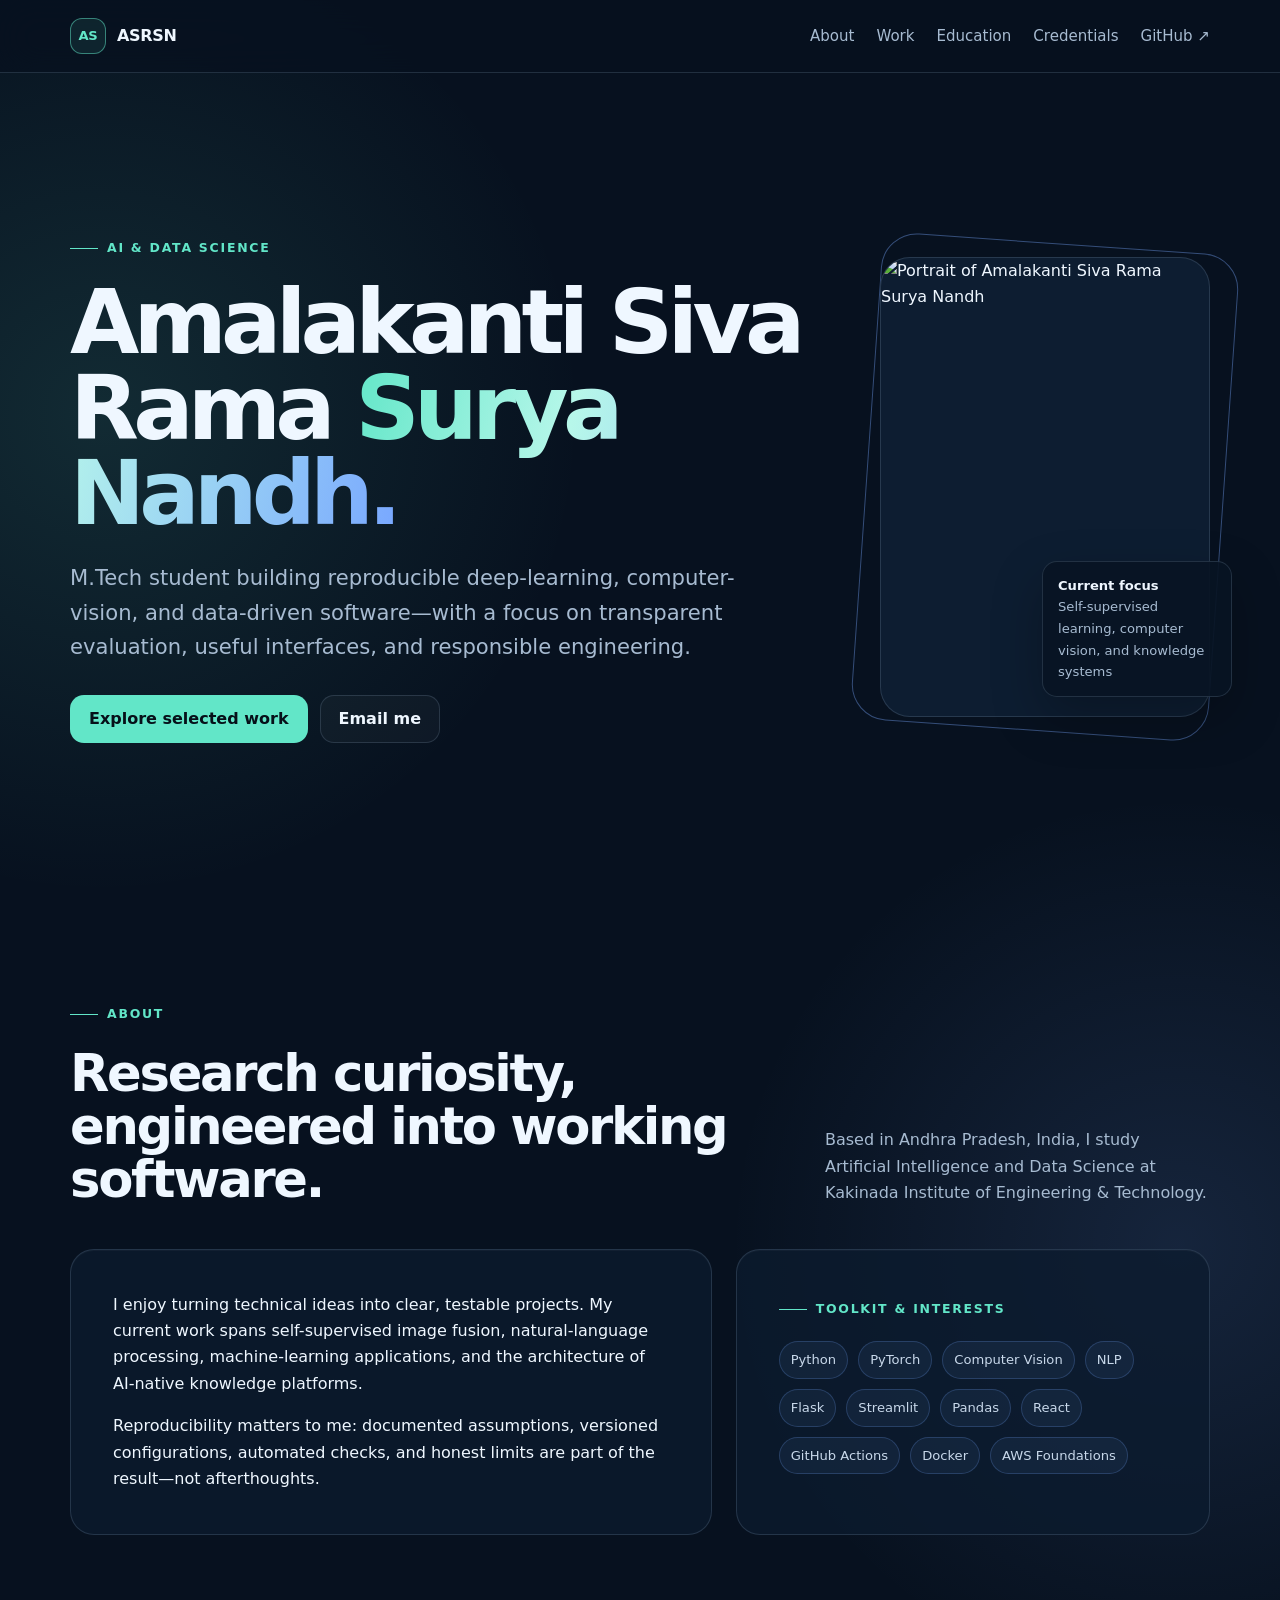
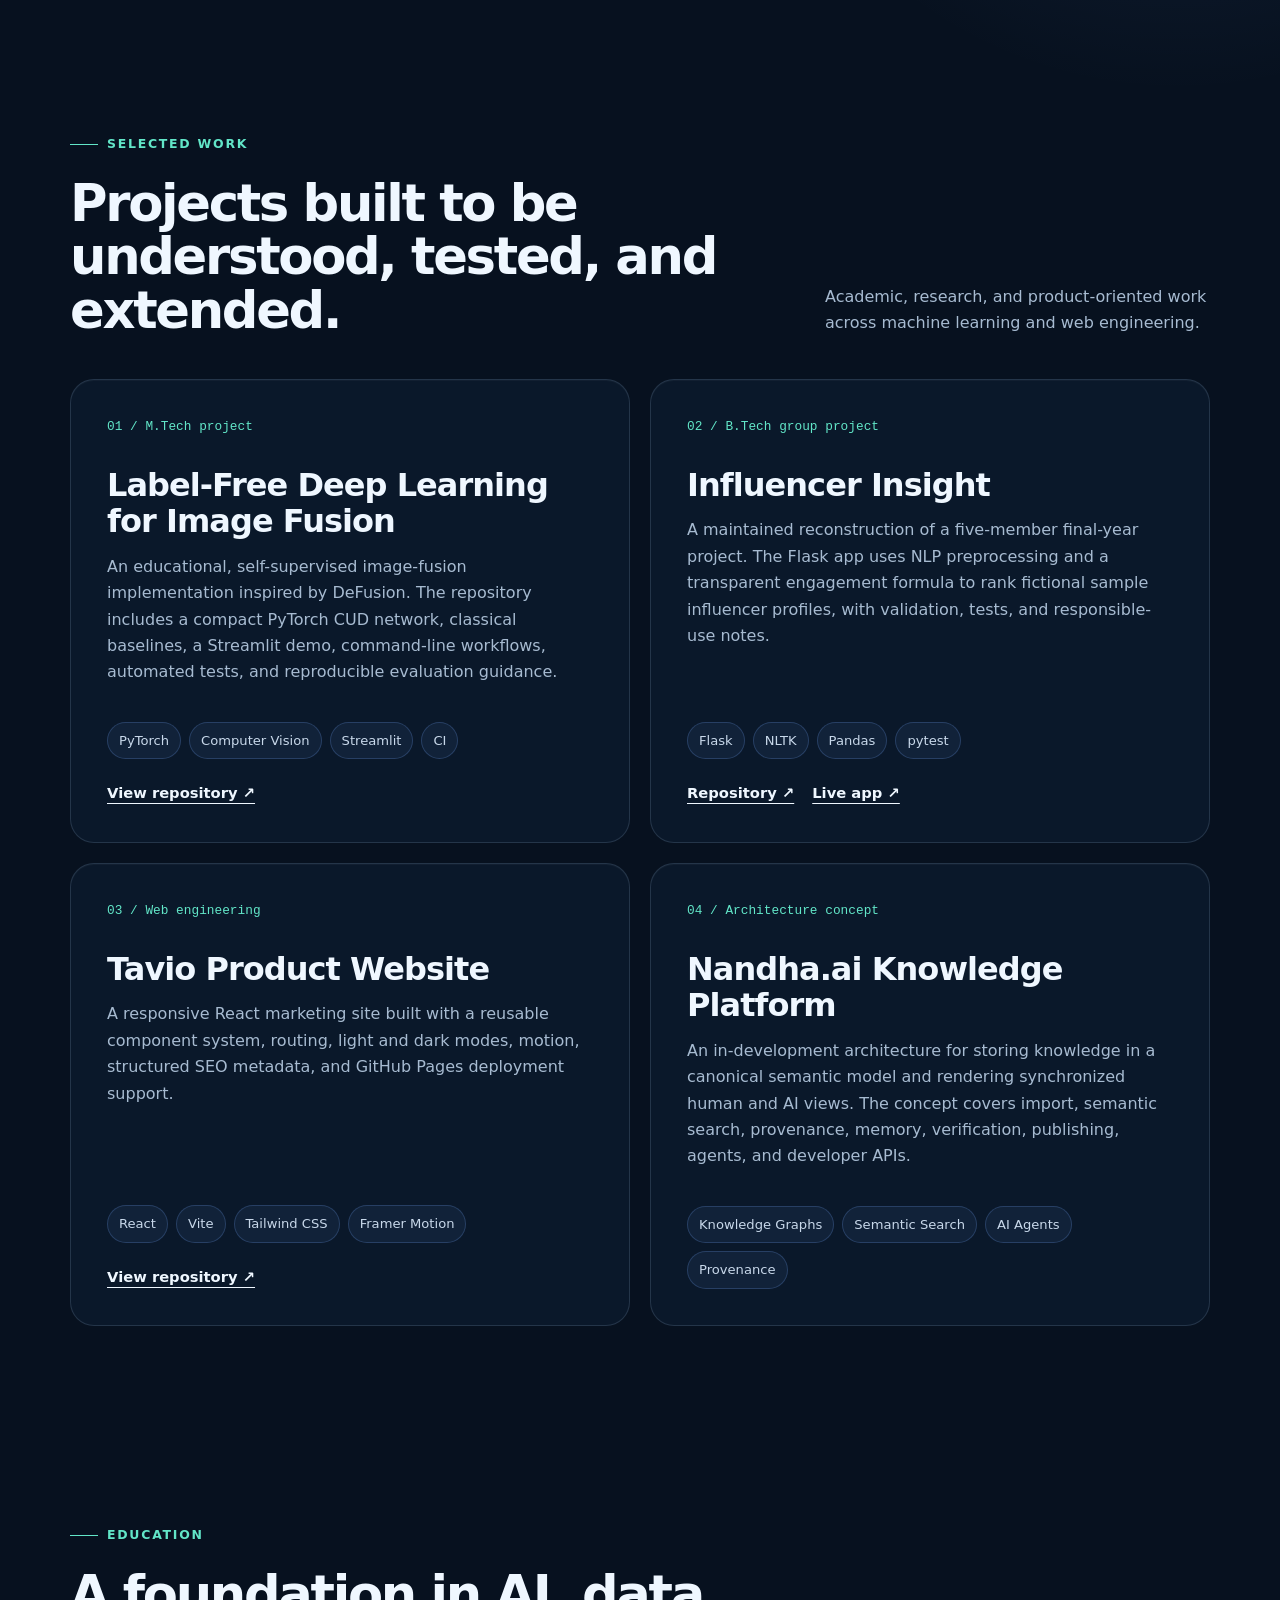
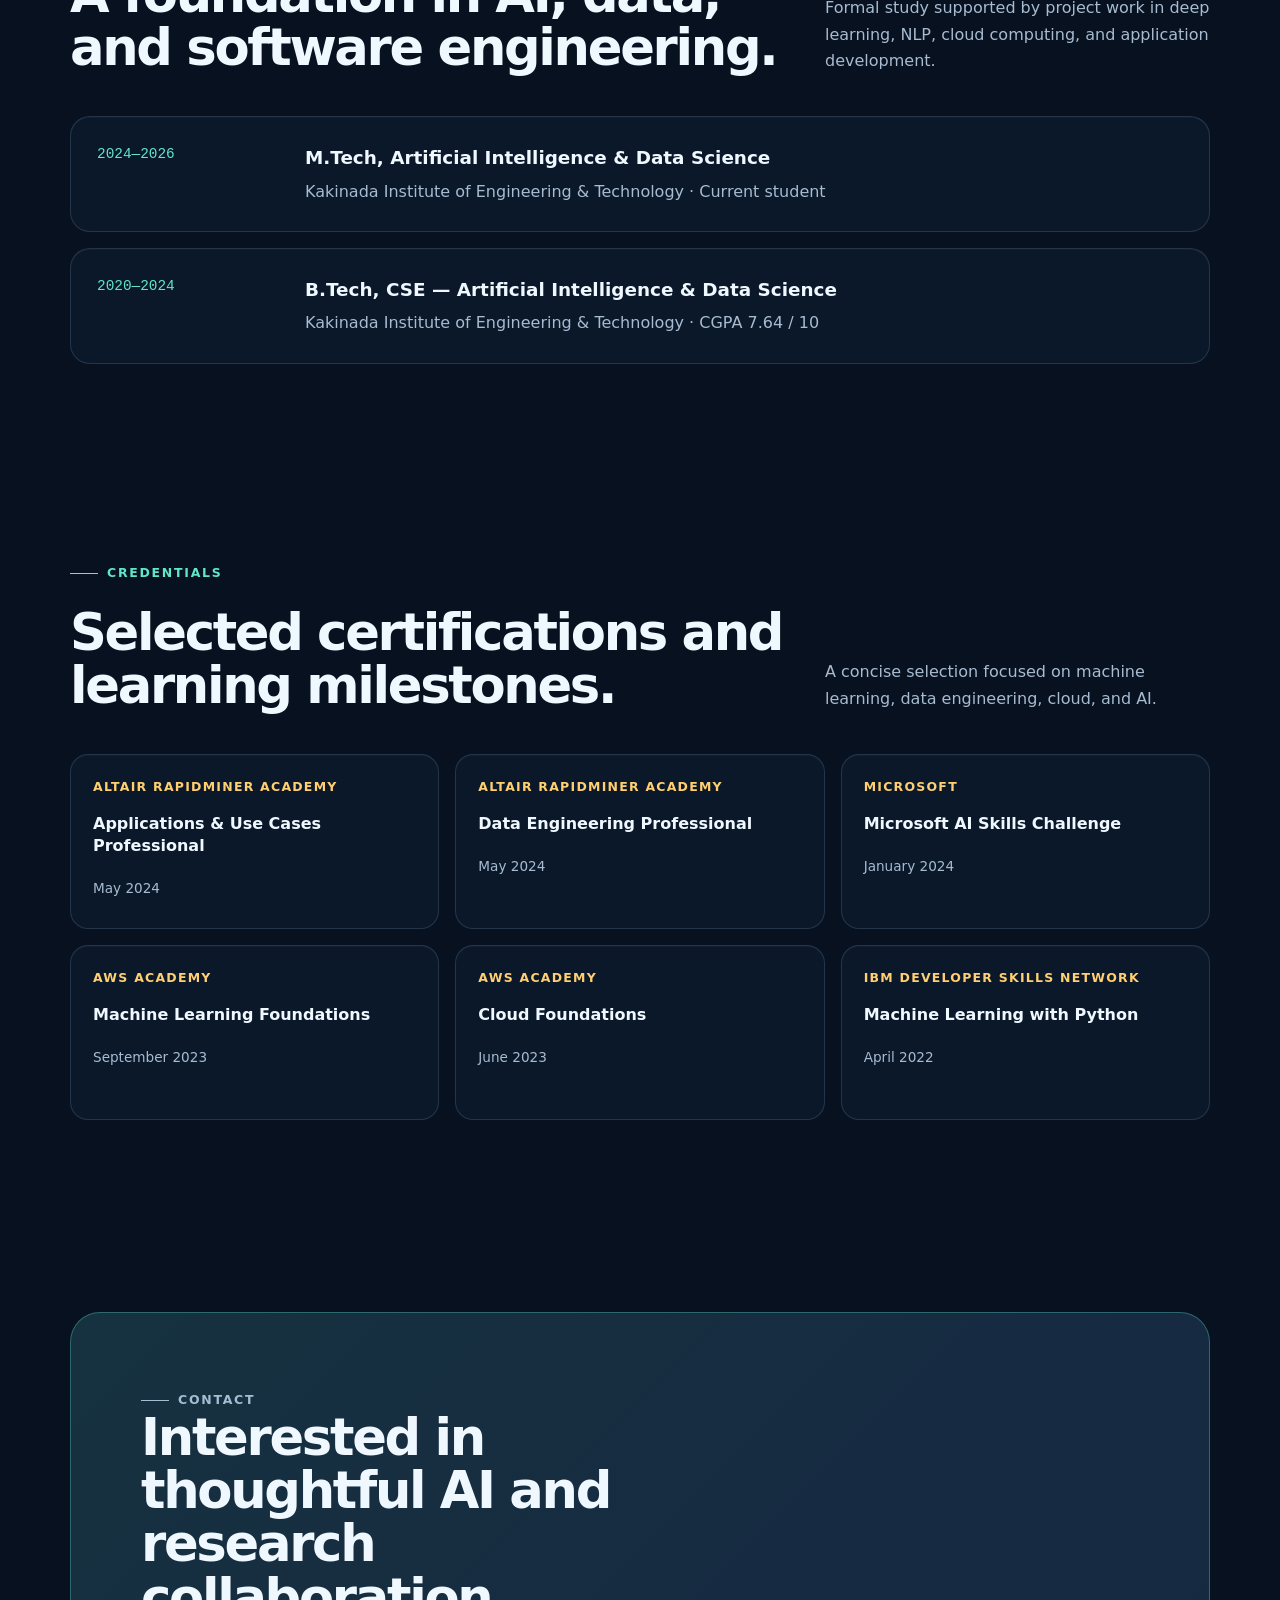
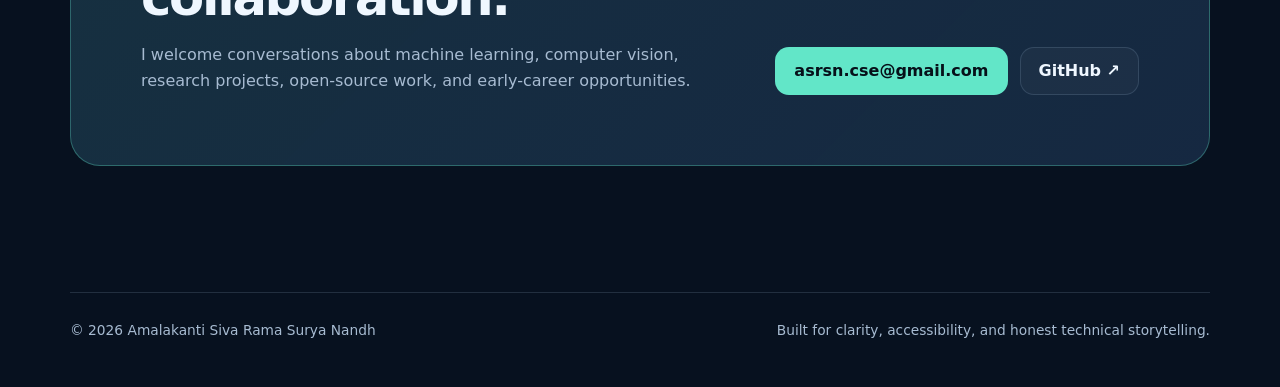
==== index.html @ 7f9fc3f2 "Add verified personal portfolio website" ====
<!doctype html>
<html lang="en">
  <head>
    <meta charset="UTF-8" />
    <meta name="viewport" content="width=device-width, initial-scale=1.0" />
    <meta name="theme-color" content="#07111f" />
    <meta
      name="description"
      content="Portfolio of Amalakanti Siva Rama Surya Nandh, an M.Tech Artificial Intelligence and Data Science student building reproducible machine-learning and software projects."
    />
    <meta property="og:title" content="Amalakanti Siva Rama Surya Nandh | AI & Data Science" />
    <meta
      property="og:description"
      content="Research-minded AI and data science student building transparent, testable machine-learning systems."
    />
    <meta property="og:type" content="website" />
    <meta property="og:url" content="https://asrsn.me/" />
    <meta property="og:image" content="https://avatars.githubusercontent.com/u/259166328?v=4" />
    <link rel="canonical" href="https://asrsn.me/" />
    <link rel="icon" href="https://github.githubassets.com/favicons/favicon.svg" />
    <title>Amalakanti Siva Rama Surya Nandh | AI & Data Science</title>

    <style>
      :root {
        color-scheme: dark;
        --bg: #07111f;
        --surface: rgba(12, 27, 47, 0.78);
        --surface-strong: #0d1d31;
        --line: rgba(153, 180, 211, 0.18);
        --text: #eff7ff;
        --muted: #a7bbd1;
        --accent: #62e6c8;
        --accent-2: #78a7ff;
        --warm: #ffcf70;
        --max: 1140px;
        --radius: 24px;
      }

      * {
        box-sizing: border-box;
      }

      html {
        scroll-behavior: smooth;
      }

      body {
        margin: 0;
        min-width: 320px;
        background:
          radial-gradient(circle at 8% 8%, rgba(98, 230, 200, 0.12), transparent 30rem),
          radial-gradient(circle at 92% 24%, rgba(120, 167, 255, 0.13), transparent 28rem),
          var(--bg);
        color: var(--text);
        font-family:
          Inter, ui-sans-serif, system-ui, -apple-system, BlinkMacSystemFont, "Segoe UI", sans-serif;
        line-height: 1.65;
      }

      a {
        color: inherit;
      }

      img {
        display: block;
        max-width: 100%;
      }

      .skip-link {
        position: fixed;
        top: 12px;
        left: 12px;
        z-index: 100;
        padding: 10px 14px;
        border-radius: 10px;
        background: var(--accent);
        color: #061019;
        transform: translateY(-160%);
      }

      .skip-link:focus {
        transform: translateY(0);
      }

      .shell {
        width: min(calc(100% - 36px), var(--max));
        margin: 0 auto;
      }

      .site-header {
        position: sticky;
        top: 0;
        z-index: 20;
        border-bottom: 1px solid var(--line);
        background: rgba(7, 17, 31, 0.78);
        backdrop-filter: blur(18px);
      }

      .nav {
        display: flex;
        align-items: center;
        justify-content: space-between;
        min-height: 72px;
        gap: 24px;
      }

      .brand {
        display: inline-flex;
        align-items: center;
        gap: 11px;
        text-decoration: none;
        font-weight: 800;
        letter-spacing: -0.02em;
      }

      .brand-mark {
        display: grid;
        width: 36px;
        height: 36px;
        place-items: center;
        border: 1px solid rgba(98, 230, 200, 0.5);
        border-radius: 12px;
        background: rgba(98, 230, 200, 0.09);
        color: var(--accent);
        font-size: 0.82rem;
      }

      .nav-links {
        display: flex;
        align-items: center;
        gap: 22px;
        color: var(--muted);
        font-size: 0.94rem;
      }

      .nav-links a {
        text-decoration: none;
      }

      .nav-links a:hover,
      .nav-links a:focus-visible {
        color: var(--text);
      }

      main {
        overflow: hidden;
      }

      .hero {
        display: grid;
        grid-template-columns: minmax(0, 1.45fr) minmax(250px, 0.55fr);
        align-items: center;
        gap: clamp(42px, 8vw, 100px);
        min-height: calc(100vh - 72px);
        padding: 86px 0;
      }

      .eyebrow {
        display: inline-flex;
        align-items: center;
        gap: 9px;
        margin: 0 0 22px;
        color: var(--accent);
        font-size: 0.78rem;
        font-weight: 800;
        letter-spacing: 0.14em;
        text-transform: uppercase;
      }

      .eyebrow::before {
        width: 28px;
        height: 1px;
        background: currentColor;
        content: "";
      }

      h1,
      h2,
      h3,
      p {
        margin-top: 0;
      }

      h1 {
        max-width: 850px;
        margin-bottom: 25px;
        font-size: clamp(3rem, 7vw, 6.8rem);
        line-height: 0.95;
        letter-spacing: -0.065em;
      }

      .gradient-text {
        background: linear-gradient(105deg, var(--accent), #b7f7ea 38%, var(--accent-2));
        -webkit-background-clip: text;
        background-clip: text;
        color: transparent;
      }

      .hero-copy {
        max-width: 700px;
        margin-bottom: 30px;
        color: var(--muted);
        font-size: clamp(1.08rem, 2vw, 1.32rem);
      }

      .actions {
        display: flex;
        flex-wrap: wrap;
        gap: 12px;
      }

      .button {
        display: inline-flex;
        align-items: center;
        justify-content: center;
        min-height: 48px;
        padding: 0 18px;
        border: 1px solid var(--line);
        border-radius: 14px;
        background: rgba(255, 255, 255, 0.03);
        text-decoration: none;
        font-weight: 750;
      }

      .button:hover,
      .button:focus-visible {
        border-color: rgba(98, 230, 200, 0.6);
        transform: translateY(-2px);
      }

      .button.primary {
        border-color: transparent;
        background: var(--accent);
        color: #061019;
      }

      .portrait-wrap {
        position: relative;
        max-width: 330px;
        justify-self: end;
      }

      .portrait-wrap::before {
        position: absolute;
        inset: -14px;
        z-index: -1;
        border: 1px solid rgba(120, 167, 255, 0.4);
        border-radius: 36px;
        content: "";
        transform: rotate(4deg);
      }

      .portrait {
        width: 100%;
        aspect-ratio: 1;
        border: 1px solid var(--line);
        border-radius: 30px;
        background: var(--surface-strong);
        object-fit: cover;
      }

      .status {
        position: absolute;
        right: -22px;
        bottom: 20px;
        max-width: 190px;
        padding: 13px 15px;
        border: 1px solid var(--line);
        border-radius: 15px;
        background: rgba(8, 20, 35, 0.92);
        box-shadow: 0 20px 50px rgba(0, 0, 0, 0.25);
        color: var(--muted);
        font-size: 0.82rem;
      }

      .status strong {
        display: block;
        color: var(--text);
      }

      section {
        padding: 96px 0;
      }

      .section-heading {
        display: grid;
        grid-template-columns: minmax(0, 0.65fr) minmax(260px, 0.35fr);
        gap: 40px;
        align-items: end;
        margin-bottom: 42px;
      }

      h2 {
        margin-bottom: 0;
        font-size: clamp(2rem, 4vw, 3.7rem);
        line-height: 1.04;
        letter-spacing: -0.045em;
      }

      .section-intro {
        margin-bottom: 0;
        color: var(--muted);
      }

      .about-grid {
        display: grid;
        grid-template-columns: 1.15fr 0.85fr;
        gap: 24px;
      }

      .panel,
      .project-card,
      .credential,
      .timeline-item {
        border: 1px solid var(--line);
        background: var(--surface);
        box-shadow: inset 0 1px rgba(255, 255, 255, 0.03);
      }

      .panel {
        padding: clamp(24px, 4vw, 42px);
        border-radius: var(--radius);
      }

      .panel p:last-child {
        margin-bottom: 0;
      }

      .focus-list {
        display: flex;
        flex-wrap: wrap;
        gap: 10px;
        margin: 0;
        padding: 0;
        list-style: none;
      }

      .focus-list li,
      .tag {
        padding: 7px 11px;
        border: 1px solid rgba(120, 167, 255, 0.22);
        border-radius: 999px;
        background: rgba(120, 167, 255, 0.07);
        color: #c8d8ea;
        font-size: 0.82rem;
      }

      .project-grid {
        display: grid;
        grid-template-columns: repeat(2, minmax(0, 1fr));
        gap: 20px;
      }

      .project-card {
        display: flex;
        min-height: 390px;
        flex-direction: column;
        padding: clamp(24px, 4vw, 36px);
        border-radius: var(--radius);
        transition: border-color 180ms ease, transform 180ms ease;
      }

      .project-card:hover {
        border-color: rgba(98, 230, 200, 0.38);
        transform: translateY(-4px);
      }

      .project-number {
        color: var(--accent);
        font-family: ui-monospace, SFMono-Regular, Menlo, Consolas, monospace;
        font-size: 0.8rem;
      }

      .project-card h3 {
        margin: 30px 0 14px;
        font-size: clamp(1.35rem, 2.5vw, 2rem);
        line-height: 1.14;
        letter-spacing: -0.03em;
      }

      .project-card p {
        color: var(--muted);
      }

      .tags {
        display: flex;
        flex-wrap: wrap;
        gap: 8px;
        margin-top: auto;
        padding-top: 20px;
      }

      .project-links {
        display: flex;
        gap: 18px;
        margin-top: 22px;
      }

      .text-link {
        color: var(--text);
        font-size: 0.92rem;
        font-weight: 750;
        text-underline-offset: 5px;
      }

      .text-link:hover,
      .text-link:focus-visible {
        color: var(--accent);
      }

      .timeline {
        display: grid;
        gap: 16px;
      }

      .timeline-item {
        display: grid;
        grid-template-columns: 180px 1fr;
        gap: 28px;
        padding: 26px;
        border-radius: 20px;
      }

      .timeline-date {
        color: var(--accent);
        font-family: ui-monospace, SFMono-Regular, Menlo, Consolas, monospace;
        font-size: 0.9rem;
      }

      .timeline-item h3 {
        margin-bottom: 5px;
        font-size: 1.15rem;
      }

      .timeline-item p {
        margin-bottom: 0;
        color: var(--muted);
      }

      .credential-grid {
        display: grid;
        grid-template-columns: repeat(3, minmax(0, 1fr));
        gap: 16px;
      }

      .credential {
        min-height: 175px;
        padding: 22px;
        border-radius: 18px;
      }

      .credential .issuer {
        margin-bottom: 15px;
        color: var(--warm);
        font-size: 0.78rem;
        font-weight: 800;
        letter-spacing: 0.1em;
        text-transform: uppercase;
      }

      .credential h3 {
        margin-bottom: 18px;
        font-size: 1rem;
        line-height: 1.38;
      }

      .credential time {
        color: var(--muted);
        font-size: 0.85rem;
      }

      .contact-card {
        display: grid;
        grid-template-columns: 1fr auto;
        align-items: end;
        gap: 40px;
        padding: clamp(30px, 6vw, 70px);
        border: 1px solid rgba(98, 230, 200, 0.32);
        border-radius: 30px;
        background:
          linear-gradient(135deg, rgba(98, 230, 200, 0.1), rgba(120, 167, 255, 0.08)),
          var(--surface-strong);
      }

      .contact-card h2 {
        max-width: 700px;
        margin-bottom: 18px;
      }

      .contact-card p {
        max-width: 660px;
        margin-bottom: 0;
        color: var(--muted);
      }

      footer {
        padding: 30px 0 46px;
        color: var(--muted);
        font-size: 0.86rem;
      }

      .footer-row {
        display: flex;
        justify-content: space-between;
        gap: 24px;
        border-top: 1px solid var(--line);
        padding-top: 26px;
      }

      :focus-visible {
        outline: 3px solid rgba(98, 230, 200, 0.55);
        outline-offset: 4px;
      }

      @media (max-width: 860px) {
        .nav-links a:not(.nav-github) {
          display: none;
        }

        .hero,
        .section-heading,
        .about-grid,
        .contact-card {
          grid-template-columns: 1fr;
        }

        .hero {
          min-height: auto;
        }

        .portrait-wrap {
          width: min(78vw, 330px);
          justify-self: start;
        }

        .project-grid {
          grid-template-columns: 1fr;
        }

        .credential-grid {
          grid-template-columns: repeat(2, minmax(0, 1fr));
        }

        .contact-card {
          align-items: start;
        }
      }

      @media (max-width: 580px) {
        .shell {
          width: min(calc(100% - 24px), var(--max));
        }

        h1 {
          font-size: clamp(2.75rem, 15vw, 4.4rem);
        }

        section {
          padding: 70px 0;
        }

        .status {
          right: -5px;
          bottom: -25px;
        }

        .timeline-item,
        .credential-grid {
          grid-template-columns: 1fr;
        }

        .timeline-item {
          gap: 8px;
        }

        .footer-row {
          flex-direction: column;
        }
      }

      @media (prefers-reduced-motion: reduce) {
        html {
          scroll-behavior: auto;
        }

        *,
        *::before,
        *::after {
          transition-duration: 0.01ms !important;
          animation-duration: 0.01ms !important;
          animation-iteration-count: 1 !important;
        }
      }
    </style>

    <script type="application/ld+json">
      {
        "@context": "https://schema.org",
        "@type": "Person",
        "name": "Amalakanti Siva Rama Surya Nandh",
        "url": "https://asrsn.me/",
        "image": "https://avatars.githubusercontent.com/u/259166328?v=4",
        "email": "mailto:asrsn.cse@gmail.com",
        "sameAs": ["https://github.com/AmalakantiSivaRamaSuryaNandh"],
        "knowsAbout": [
          "Artificial intelligence",
          "Data science",
          "Deep learning",
          "Computer vision",
          "Natural language processing",
          "Reproducible machine learning"
        ]
      }
    </script>
  </head>

  <body>
    <a class="skip-link" href="#main-content">Skip to content</a>

    <header class="site-header">
      <nav class="nav shell" aria-label="Primary navigation">
        <a class="brand" href="#top" aria-label="Go to the top of the page">
          <span class="brand-mark" aria-hidden="true">AS</span>
          <span>ASRSN</span>
        </a>
        <div class="nav-links">
          <a href="#about">About</a>
          <a href="#work">Work</a>
          <a href="#education">Education</a>
          <a href="#credentials">Credentials</a>
          <a class="nav-github" href="https://github.com/AmalakantiSivaRamaSuryaNandh">GitHub ↗</a>
        </div>
      </nav>
    </header>

    <main id="main-content">
      <div class="shell" id="top">
        <section class="hero" aria-labelledby="hero-title">
          <div>
            <p class="eyebrow">AI &amp; Data Science</p>
            <h1 id="hero-title">
              Amalakanti Siva Rama <span class="gradient-text">Surya Nandh.</span>
            </h1>
            <p class="hero-copy">
              M.Tech student building reproducible deep-learning, computer-vision, and data-driven
              software—with a focus on transparent evaluation, useful interfaces, and responsible
              engineering.
            </p>
            <div class="actions">
              <a class="button primary" href="#work">Explore selected work</a>
              <a class="button" href="mailto:asrsn.cse@gmail.com">Email me</a>
            </div>
          </div>

          <div class="portrait-wrap">
            <img
              class="portrait"
              src="https://avatars.githubusercontent.com/u/259166328?v=4"
              alt="Portrait of Amalakanti Siva Rama Surya Nandh"
              width="460"
              height="460"
            />
            <div class="status">
              <strong>Current focus</strong>
              Self-supervised learning, computer vision, and knowledge systems
            </div>
          </div>
        </section>
      </div>

      <section id="about" aria-labelledby="about-title">
        <div class="shell">
          <div class="section-heading">
            <div>
              <p class="eyebrow">About</p>
              <h2 id="about-title">Research curiosity, engineered into working software.</h2>
            </div>
            <p class="section-intro">
              Based in Andhra Pradesh, India, I study Artificial Intelligence and Data Science at
              Kakinada Institute of Engineering &amp; Technology.
            </p>
          </div>

          <div class="about-grid">
            <article class="panel">
              <p>
                I enjoy turning technical ideas into clear, testable projects. My current work spans
                self-supervised image fusion, natural-language processing, machine-learning
                applications, and the architecture of AI-native knowledge platforms.
              </p>
              <p>
                Reproducibility matters to me: documented assumptions, versioned configurations,
                automated checks, and honest limits are part of the result—not afterthoughts.
              </p>
            </article>

            <aside class="panel" aria-label="Technical focus">
              <p class="eyebrow">Toolkit &amp; interests</p>
              <ul class="focus-list">
                <li>Python</li>
                <li>PyTorch</li>
                <li>Computer Vision</li>
                <li>NLP</li>
                <li>Flask</li>
                <li>Streamlit</li>
                <li>Pandas</li>
                <li>React</li>
                <li>GitHub Actions</li>
                <li>Docker</li>
                <li>AWS Foundations</li>
              </ul>
            </aside>
          </div>
        </div>
      </section>

      <section id="work" aria-labelledby="work-title">
        <div class="shell">
          <div class="section-heading">
            <div>
              <p class="eyebrow">Selected work</p>
              <h2 id="work-title">Projects built to be understood, tested, and extended.</h2>
            </div>
            <p class="section-intro">
              Academic, research, and product-oriented work across machine learning and web
              engineering.
            </p>
          </div>

          <div class="project-grid">
            <article class="project-card">
              <span class="project-number">01 / M.Tech project</span>
              <h3>Label-Free Deep Learning for Image Fusion</h3>
              <p>
                An educational, self-supervised image-fusion implementation inspired by DeFusion.
                The repository includes a compact PyTorch CUD network, classical baselines, a
                Streamlit demo, command-line workflows, automated tests, and reproducible evaluation
                guidance.
              </p>
              <div class="tags" aria-label="Technologies">
                <span class="tag">PyTorch</span>
                <span class="tag">Computer Vision</span>
                <span class="tag">Streamlit</span>
                <span class="tag">CI</span>
              </div>
              <div class="project-links">
                <a
                  class="text-link"
                  href="https://github.com/AmalakantiSivaRamaSuryaNandh/label-free-deep-learning-image-fusion"
                >
                  View repository ↗
                </a>
              </div>
            </article>

            <article class="project-card">
              <span class="project-number">02 / B.Tech group project</span>
              <h3>Influencer Insight</h3>
              <p>
                A maintained reconstruction of a five-member final-year project. The Flask app uses
                NLP preprocessing and a transparent engagement formula to rank fictional sample
                influencer profiles, with validation, tests, and responsible-use notes.
              </p>
              <div class="tags" aria-label="Technologies">
                <span class="tag">Flask</span>
                <span class="tag">NLTK</span>
                <span class="tag">Pandas</span>
                <span class="tag">pytest</span>
              </div>
              <div class="project-links">
                <a
                  class="text-link"
                  href="https://github.com/AmalakantiSivaRamaSuryaNandh/influencer-insight"
                >
                  Repository ↗
                </a>
                <a class="text-link" href="https://influencer-insight.onrender.com">Live app ↗</a>
              </div>
            </article>

            <article class="project-card">
              <span class="project-number">03 / Web engineering</span>
              <h3>Tavio Product Website</h3>
              <p>
                A responsive React marketing site built with a reusable component system, routing,
                light and dark modes, motion, structured SEO metadata, and GitHub Pages deployment
                support.
              </p>
              <div class="tags" aria-label="Technologies">
                <span class="tag">React</span>
                <span class="tag">Vite</span>
                <span class="tag">Tailwind CSS</span>
                <span class="tag">Framer Motion</span>
              </div>
              <div class="project-links">
                <a
                  class="text-link"
                  href="https://github.com/AmalakantiSivaRamaSuryaNandh/taivo"
                >
                  View repository ↗
                </a>
              </div>
            </article>

            <article class="project-card">
              <span class="project-number">04 / Architecture concept</span>
              <h3>Nandha.ai Knowledge Platform</h3>
              <p>
                An in-development architecture for storing knowledge in a canonical semantic model
                and rendering synchronized human and AI views. The concept covers import, semantic
                search, provenance, memory, verification, publishing, agents, and developer APIs.
              </p>
              <div class="tags" aria-label="Topics">
                <span class="tag">Knowledge Graphs</span>
                <span class="tag">Semantic Search</span>
                <span class="tag">AI Agents</span>
                <span class="tag">Provenance</span>
              </div>
            </article>
          </div>
        </div>
      </section>

      <section id="education" aria-labelledby="education-title">
        <div class="shell">
          <div class="section-heading">
            <div>
              <p class="eyebrow">Education</p>
              <h2 id="education-title">A foundation in AI, data, and software engineering.</h2>
            </div>
            <p class="section-intro">
              Formal study supported by project work in deep learning, NLP, cloud computing, and
              application development.
            </p>
          </div>

          <div class="timeline">
            <article class="timeline-item">
              <time class="timeline-date" datetime="2024/2026">2024—2026</time>
              <div>
                <h3>M.Tech, Artificial Intelligence &amp; Data Science</h3>
                <p>Kakinada Institute of Engineering &amp; Technology · Current student</p>
              </div>
            </article>
            <article class="timeline-item">
              <time class="timeline-date" datetime="2020/2024">2020—2024</time>
              <div>
                <h3>B.Tech, CSE — Artificial Intelligence &amp; Data Science</h3>
                <p>Kakinada Institute of Engineering &amp; Technology · CGPA 7.64 / 10</p>
              </div>
            </article>
          </div>
        </div>
      </section>

      <section id="credentials" aria-labelledby="credentials-title">
        <div class="shell">
          <div class="section-heading">
            <div>
              <p class="eyebrow">Credentials</p>
              <h2 id="credentials-title">Selected certifications and learning milestones.</h2>
            </div>
            <p class="section-intro">
              A concise selection focused on machine learning, data engineering, cloud, and AI.
            </p>
          </div>

          <div class="credential-grid">
            <article class="credential">
              <p class="issuer">Altair RapidMiner Academy</p>
              <h3>Applications &amp; Use Cases Professional</h3>
              <time datetime="2024-05-24">May 2024</time>
            </article>
            <article class="credential">
              <p class="issuer">Altair RapidMiner Academy</p>
              <h3>Data Engineering Professional</h3>
              <time datetime="2024-05-24">May 2024</time>
            </article>
            <article class="credential">
              <p class="issuer">Microsoft</p>
              <h3>Microsoft AI Skills Challenge</h3>
              <time datetime="2024-01">January 2024</time>
            </article>
            <article class="credential">
              <p class="issuer">AWS Academy</p>
              <h3>Machine Learning Foundations</h3>
              <time datetime="2023-09-21">September 2023</time>
            </article>
            <article class="credential">
              <p class="issuer">AWS Academy</p>
              <h3>Cloud Foundations</h3>
              <time datetime="2023-06-08">June 2023</time>
            </article>
            <article class="credential">
              <p class="issuer">IBM Developer Skills Network</p>
              <h3>Machine Learning with Python</h3>
              <time datetime="2022-04-03">April 2022</time>
            </article>
          </div>
        </div>
      </section>

      <section id="contact" aria-labelledby="contact-title">
        <div class="shell">
          <div class="contact-card">
            <div>
              <p class="eyebrow">Contact</p>
              <h2 id="contact-title">Interested in thoughtful AI and research collaboration.</h2>
              <p>
                I welcome conversations about machine learning, computer vision, research projects,
                open-source work, and early-career opportunities.
              </p>
            </div>
            <div class="actions">
              <a class="button primary" href="mailto:asrsn.cse@gmail.com">asrsn.cse@gmail.com</a>
              <a class="button" href="https://github.com/AmalakantiSivaRamaSuryaNandh">GitHub ↗</a>
            </div>
          </div>
        </div>
      </section>
    </main>

    <footer>
      <div class="footer-row shell">
        <span>© 2026 Amalakanti Siva Rama Surya Nandh</span>
        <span>Built for clarity, accessibility, and honest technical storytelling.</span>
      </div>
    </footer>
  </body>
</html>
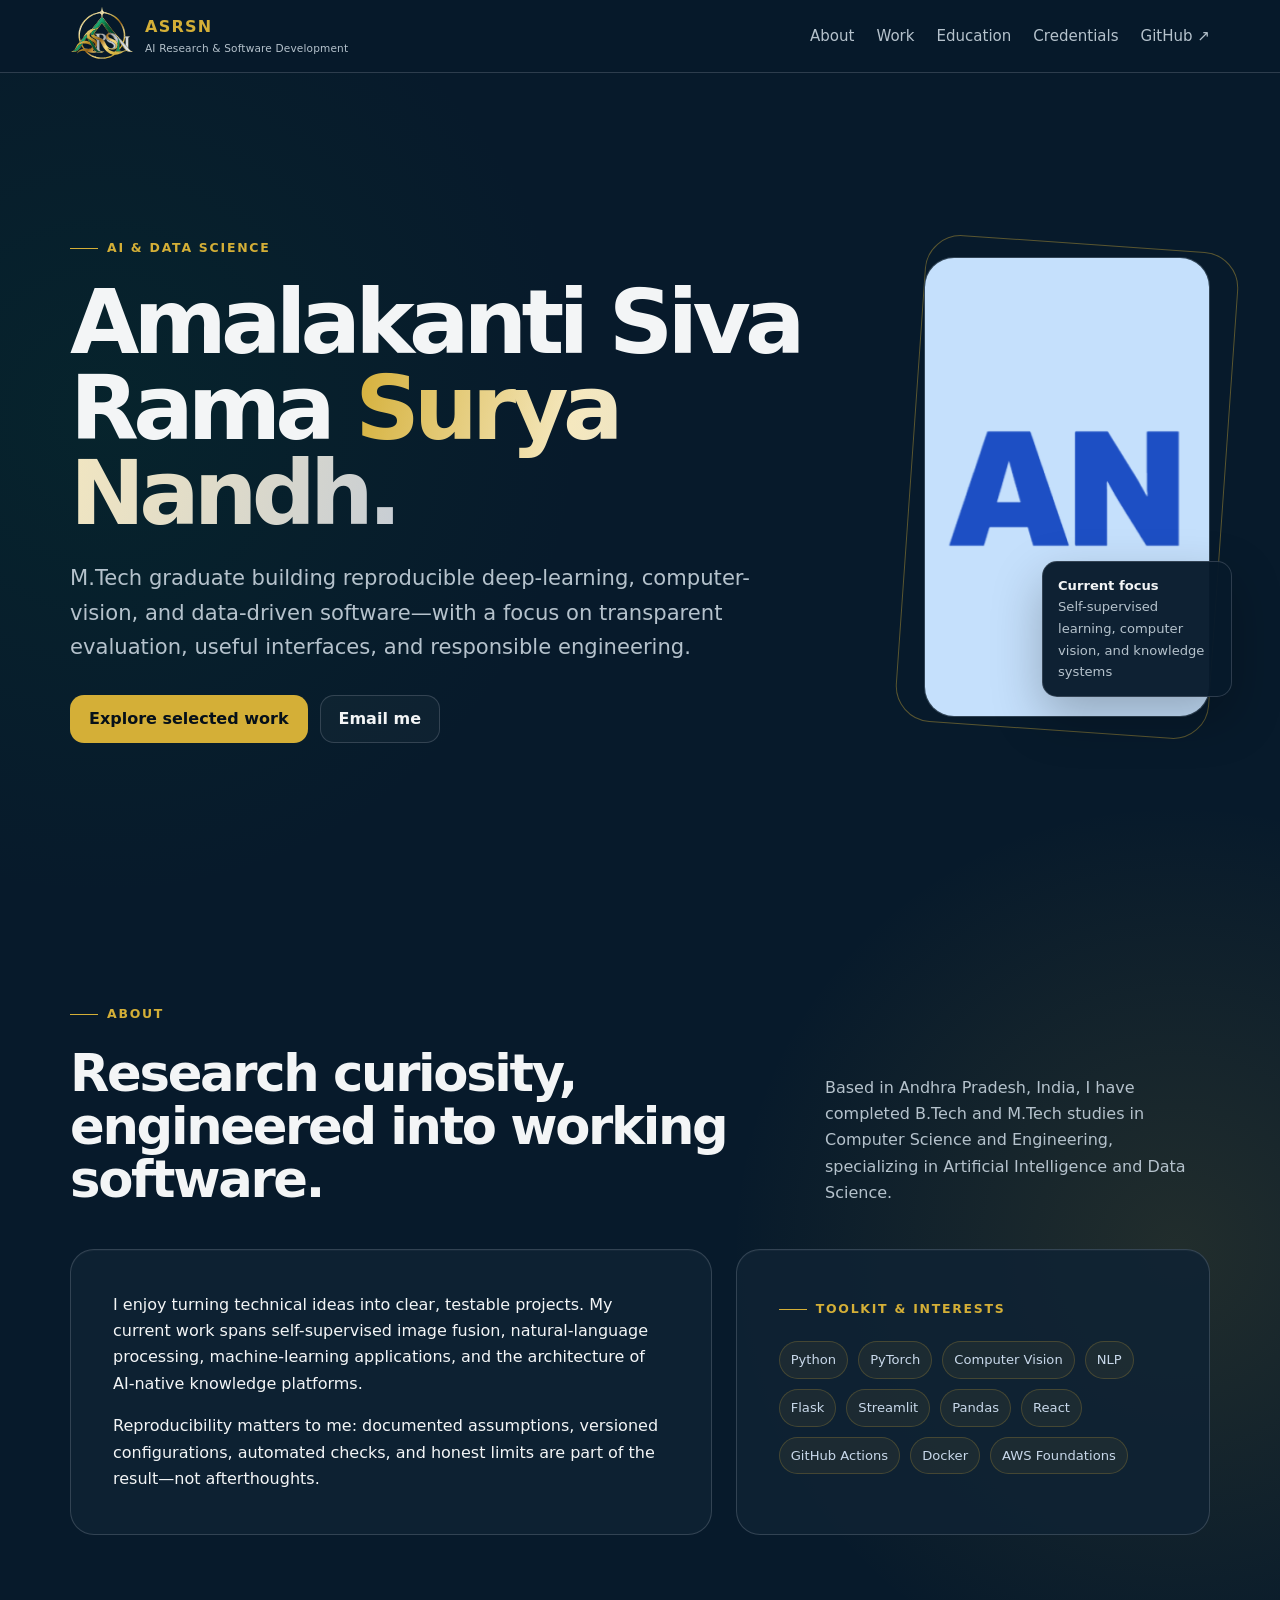
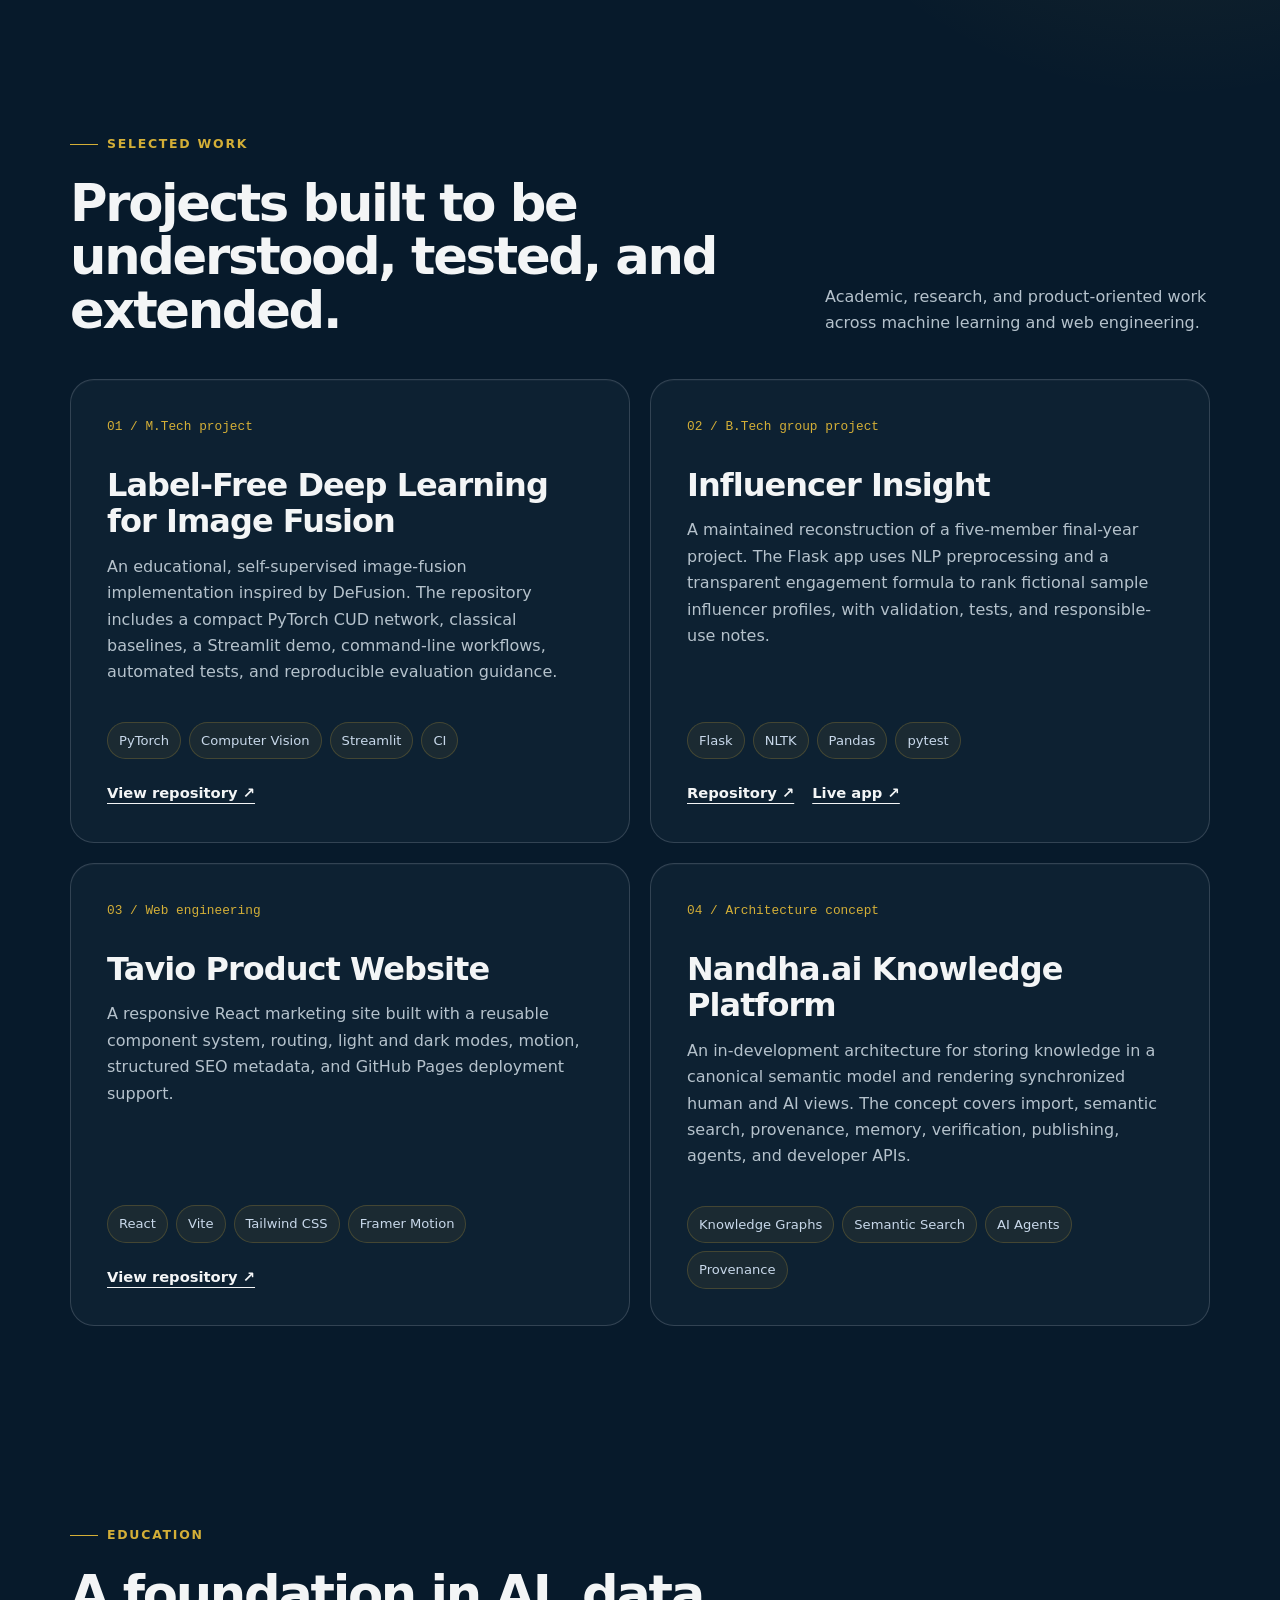
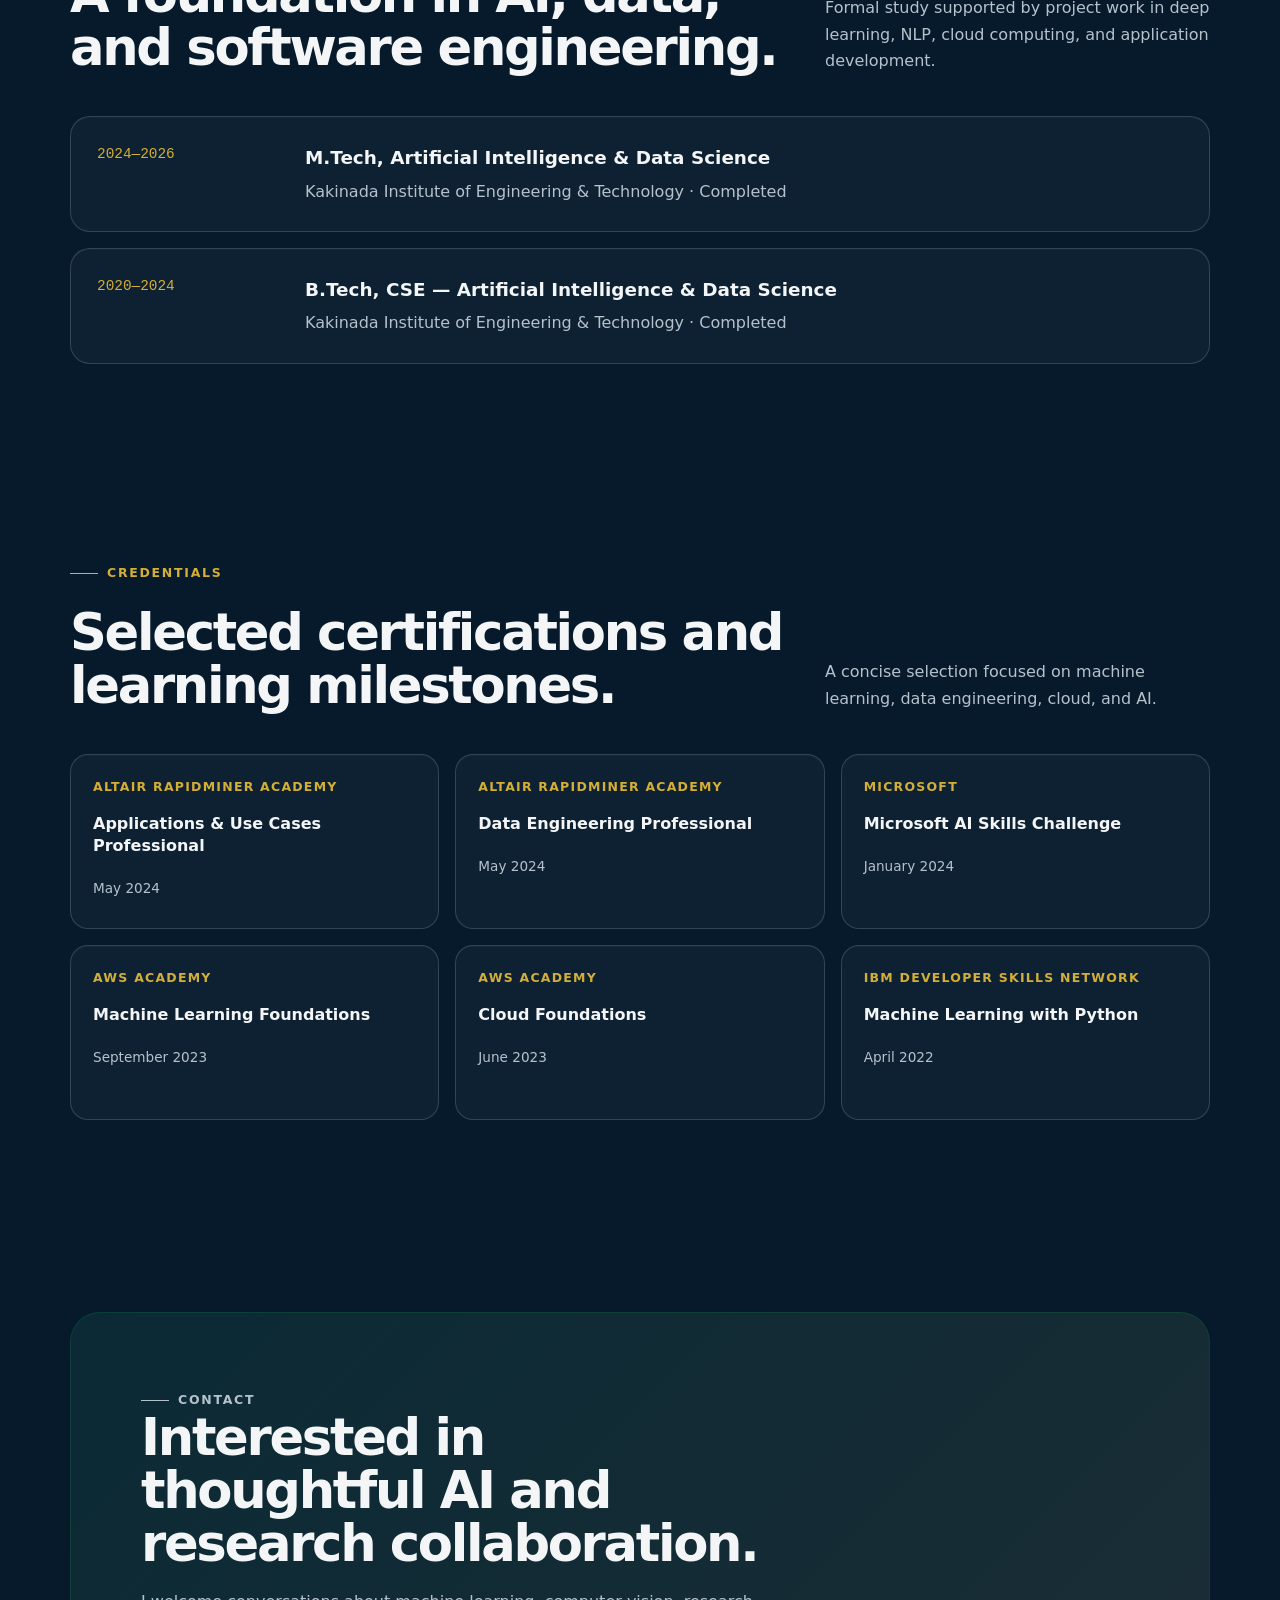
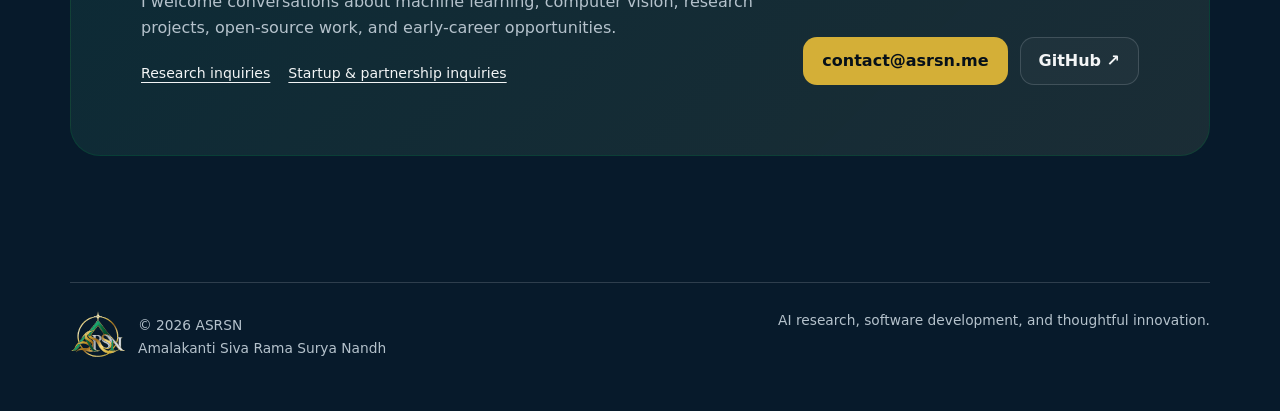
==== commit 244c3c52: "Apply shared ASRSN branding across website and assets" ====
--- a/index.html
+++ b/index.html
@@ -3,35 +3,43 @@
   <head>
     <meta charset="UTF-8" />
     <meta name="viewport" content="width=device-width, initial-scale=1.0" />
-    <meta name="theme-color" content="#07111f" />
+    <meta name="theme-color" content="#071A2B" />
     <meta
       name="description"
-      content="Portfolio of Amalakanti Siva Rama Surya Nandh, an M.Tech Artificial Intelligence and Data Science student building reproducible machine-learning and software projects."
+      content="Portfolio of Amalakanti Siva Rama Surya Nandh, an M.Tech Artificial Intelligence and Data Science graduate building reproducible machine-learning and software projects."
     />
     <meta property="og:title" content="Amalakanti Siva Rama Surya Nandh | AI & Data Science" />
     <meta
       property="og:description"
-      content="Research-minded AI and data science student building transparent, testable machine-learning systems."
+      content="Research-minded AI and data science graduate building transparent, testable machine-learning systems."
     />
     <meta property="og:type" content="website" />
     <meta property="og:url" content="https://asrsn.me/" />
-    <meta property="og:image" content="https://avatars.githubusercontent.com/u/259166328?v=4" />
+    <meta property="og:image" content="https://asrsn.me/assets/brand/asrsn-social-card.png" />
     <link rel="canonical" href="https://asrsn.me/" />
-    <link rel="icon" href="https://github.githubassets.com/favicons/favicon.svg" />
+    <link rel="icon" type="image/png" sizes="32x32" href="assets/brand/favicon-32.png" />
+    <link rel="icon" type="image/svg+xml" href="assets/brand/asrsn-logo.svg" />
+    <link rel="apple-touch-icon" sizes="180x180" href="assets/brand/apple-touch-icon.png" />
+    <meta property="og:image:width" content="1200" />
+    <meta property="og:image:height" content="630" />
+    <meta property="og:image:alt" content="ASRSN — AI Research and Software Development" />
+    <meta name="twitter:card" content="summary_large_image" />
+    <meta name="twitter:image" content="https://asrsn.me/assets/brand/asrsn-social-card.png" />
+    <link rel="stylesheet" href="assets/brand/brand.css" />
     <title>Amalakanti Siva Rama Surya Nandh | AI & Data Science</title>
 
     <style>
       :root {
         color-scheme: dark;
-        --bg: #07111f;
-        --surface: rgba(12, 27, 47, 0.78);
-        --surface-strong: #0d1d31;
-        --line: rgba(153, 180, 211, 0.18);
-        --text: #eff7ff;
-        --muted: #a7bbd1;
-        --accent: #62e6c8;
-        --accent-2: #78a7ff;
-        --warm: #ffcf70;
+        --bg: #071A2B;
+        --surface: rgba(15, 35, 52, 0.88);
+        --surface-strong: #0b2235;
+        --line: rgba(199, 205, 212, 0.20);
+        --text: #f3f5f6;
+        --muted: #b5c2cc;
+        --accent: #D4AF37;
+        --accent-2: #C7CDD4;
+        --warm: #D4AF37;
         --max: 1140px;
         --radius: 24px;
       }
@@ -48,8 +56,8 @@
         margin: 0;
         min-width: 320px;
         background:
-          radial-gradient(circle at 8% 8%, rgba(98, 230, 200, 0.12), transparent 30rem),
-          radial-gradient(circle at 92% 24%, rgba(120, 167, 255, 0.13), transparent 28rem),
+          radial-gradient(circle at 8% 8%, rgba(4, 106, 56, 0.12), transparent 30rem),
+          radial-gradient(circle at 92% 24%, rgba(212, 175, 55, 0.13), transparent 28rem),
           var(--bg);
         color: var(--text);
         font-family:
@@ -92,7 +100,7 @@
         top: 0;
         z-index: 20;
         border-bottom: 1px solid var(--line);
-        background: rgba(7, 17, 31, 0.78);
+        background: rgba(7, 26, 43, 0.94);
         backdrop-filter: blur(18px);
       }
 
@@ -113,17 +121,15 @@
         letter-spacing: -0.02em;
       }
 
-      .brand-mark {
-        display: grid;
-        width: 36px;
-        height: 36px;
-        place-items: center;
-        border: 1px solid rgba(98, 230, 200, 0.5);
-        border-radius: 12px;
-        background: rgba(98, 230, 200, 0.09);
-        color: var(--accent);
-        font-size: 0.82rem;
-      }
+      .brand-mark { width: 64px; height: 64px; object-fit: contain; flex-shrink: 0; }
+      .brand-name { color: var(--accent); letter-spacing: .08em; }
+      .brand-name small { display: block; color: var(--muted); font-size: .66rem; font-weight: 500; letter-spacing: .015em; }
+      .footer-identity { display: inline-flex; align-items: center; gap: 12px; }
+      .footer-identity img { flex-shrink: 0; object-fit: contain; }
+      .contact-routing { display: flex; gap: 18px; flex-wrap: wrap; margin-top: 20px; font-size: .88rem; }
+      .contact-routing a { text-underline-offset: 4px; }
+      @media (max-width: 580px) { .brand-name small { max-width: 130px; font-size: .61rem; } .nav { gap: 12px; } }
+
 
       .nav-links {
         display: flex;
@@ -190,7 +196,7 @@
       }
 
       .gradient-text {
-        background: linear-gradient(105deg, var(--accent), #b7f7ea 38%, var(--accent-2));
+        background: linear-gradient(105deg, var(--accent), #f5e8bf 38%, var(--accent-2));
         -webkit-background-clip: text;
         background-clip: text;
         color: transparent;
@@ -224,7 +230,7 @@
 
       .button:hover,
       .button:focus-visible {
-        border-color: rgba(98, 230, 200, 0.6);
+        border-color: rgba(212, 175, 55, 0.6);
         transform: translateY(-2px);
       }
 
@@ -244,7 +250,7 @@
         position: absolute;
         inset: -14px;
         z-index: -1;
-        border: 1px solid rgba(120, 167, 255, 0.4);
+        border: 1px solid rgba(212, 175, 55, 0.4);
         border-radius: 36px;
         content: "";
         transform: rotate(4deg);
@@ -267,7 +273,7 @@
         padding: 13px 15px;
         border: 1px solid var(--line);
         border-radius: 15px;
-        background: rgba(8, 20, 35, 0.92);
+        background: rgba(7, 26, 43, 0.96);
         box-shadow: 0 20px 50px rgba(0, 0, 0, 0.25);
         color: var(--muted);
         font-size: 0.82rem;
@@ -338,9 +344,9 @@
       .focus-list li,
       .tag {
         padding: 7px 11px;
-        border: 1px solid rgba(120, 167, 255, 0.22);
+        border: 1px solid rgba(212, 175, 55, 0.22);
         border-radius: 999px;
-        background: rgba(120, 167, 255, 0.07);
+        background: rgba(212, 175, 55, 0.07);
         color: #c8d8ea;
         font-size: 0.82rem;
       }
@@ -361,7 +367,7 @@
       }
 
       .project-card:hover {
-        border-color: rgba(98, 230, 200, 0.38);
+        border-color: rgba(4, 106, 56, 0.38);
         transform: translateY(-4px);
       }
 
@@ -475,10 +481,10 @@
         align-items: end;
         gap: 40px;
         padding: clamp(30px, 6vw, 70px);
-        border: 1px solid rgba(98, 230, 200, 0.32);
+        border: 1px solid rgba(4, 106, 56, 0.32);
         border-radius: 30px;
         background:
-          linear-gradient(135deg, rgba(98, 230, 200, 0.1), rgba(120, 167, 255, 0.08)),
+          linear-gradient(135deg, rgba(4, 106, 56, 0.1), rgba(212, 175, 55, 0.08)),
           var(--surface-strong);
       }
 
@@ -508,7 +514,7 @@
       }
 
       :focus-visible {
-        outline: 3px solid rgba(98, 230, 200, 0.55);
+        outline: 3px solid rgba(212, 175, 55, 0.8);
         outline-offset: 4px;
       }
 
@@ -599,8 +605,8 @@
         "@type": "Person",
         "name": "Amalakanti Siva Rama Surya Nandh",
         "url": "https://asrsn.me/",
-        "image": "https://avatars.githubusercontent.com/u/259166328?v=4",
-        "email": "mailto:asrsn.cse@gmail.com",
+        "image": "https://asrsn.me/assets/profile.png",
+        "email": "mailto:contact@asrsn.me",
         "sameAs": ["https://github.com/AmalakantiSivaRamaSuryaNandh"],
         "knowsAbout": [
           "Artificial intelligence",
@@ -620,8 +626,8 @@
     <header class="site-header">
       <nav class="nav shell" aria-label="Primary navigation">
         <a class="brand" href="#top" aria-label="Go to the top of the page">
-          <span class="brand-mark" aria-hidden="true">AS</span>
-          <span>ASRSN</span>
+          <img class="brand-mark" src="assets/brand/asrsn-logo.svg" alt="" width="64" height="64" />
+          <span class="brand-name">ASRSN<small>AI Research &amp; Software Development</small></span>
         </a>
         <div class="nav-links">
           <a href="#about">About</a>
@@ -642,20 +648,20 @@
               Amalakanti Siva Rama <span class="gradient-text">Surya Nandh.</span>
             </h1>
             <p class="hero-copy">
-              M.Tech student building reproducible deep-learning, computer-vision, and data-driven
+              M.Tech graduate building reproducible deep-learning, computer-vision, and data-driven
               software—with a focus on transparent evaluation, useful interfaces, and responsible
               engineering.
             </p>
             <div class="actions">
               <a class="button primary" href="#work">Explore selected work</a>
-              <a class="button" href="mailto:asrsn.cse@gmail.com">Email me</a>
+              <a class="button" href="mailto:contact@asrsn.me">Email me</a>
             </div>
           </div>
 
           <div class="portrait-wrap">
             <img
               class="portrait"
-              src="https://avatars.githubusercontent.com/u/259166328?v=4"
+              src="assets/profile.png"
               alt="Portrait of Amalakanti Siva Rama Surya Nandh"
               width="460"
               height="460"
@@ -676,8 +682,8 @@
               <h2 id="about-title">Research curiosity, engineered into working software.</h2>
             </div>
             <p class="section-intro">
-              Based in Andhra Pradesh, India, I study Artificial Intelligence and Data Science at
-              Kakinada Institute of Engineering &amp; Technology.
+              Based in Andhra Pradesh, India, I have completed B.Tech and M.Tech studies in
+              Computer Science and Engineering, specializing in Artificial Intelligence and Data Science.
             </p>
           </div>
 
@@ -836,17 +842,17 @@
 
           <div class="timeline">
             <article class="timeline-item">
-              <time class="timeline-date" datetime="2024/2026">2024—2026</time>
+              <span class="timeline-date">2024—2026</span>
               <div>
                 <h3>M.Tech, Artificial Intelligence &amp; Data Science</h3>
-                <p>Kakinada Institute of Engineering &amp; Technology · Current student</p>
+                <p>Kakinada Institute of Engineering &amp; Technology · Completed</p>
               </div>
             </article>
             <article class="timeline-item">
-              <time class="timeline-date" datetime="2020/2024">2020—2024</time>
+              <span class="timeline-date">2020—2024</span>
               <div>
                 <h3>B.Tech, CSE — Artificial Intelligence &amp; Data Science</h3>
-                <p>Kakinada Institute of Engineering &amp; Technology · CGPA 7.64 / 10</p>
+                <p>Kakinada Institute of Engineering &amp; Technology · Completed</p>
               </div>
             </article>
           </div>
@@ -910,9 +916,13 @@
                 I welcome conversations about machine learning, computer vision, research projects,
                 open-source work, and early-career opportunities.
               </p>
+              <div class="contact-routing" aria-label="Specialist inquiries">
+                <a href="mailto:research@asrsn.me">Research inquiries</a>
+                <a href="mailto:ventures@asrsn.me">Startup &amp; partnership inquiries</a>
+              </div>
             </div>
             <div class="actions">
-              <a class="button primary" href="mailto:asrsn.cse@gmail.com">asrsn.cse@gmail.com</a>
+              <a class="button primary" href="mailto:contact@asrsn.me">contact@asrsn.me</a>
               <a class="button" href="https://github.com/AmalakantiSivaRamaSuryaNandh">GitHub ↗</a>
             </div>
           </div>
@@ -922,8 +932,8 @@
 
     <footer>
       <div class="footer-row shell">
-        <span>© 2026 Amalakanti Siva Rama Surya Nandh</span>
-        <span>Built for clarity, accessibility, and honest technical storytelling.</span>
+        <span class="footer-identity"><img src="assets/brand/asrsn-logo.svg" alt="" width="56" height="56" /><span>© 2026 ASRSN<br />Amalakanti Siva Rama Surya Nandh</span></span>
+        <span>AI research, software development, and thoughtful innovation.</span>
       </div>
     </footer>
   </body>
--- a/assets/brand/brand.css
+++ b/assets/brand/brand.css
@@ -0,0 +1,8 @@
+/* ASRSN shared brand tokens. */
+:root {
+  --asrsn-emerald: #046A38;
+  --asrsn-gold: #D4AF37;
+  --asrsn-platinum: #C7CDD4;
+  --asrsn-navy: #071A2B;
+}
+.asrsn-logo { display: block; width: 100%; height: auto; object-fit: contain; }
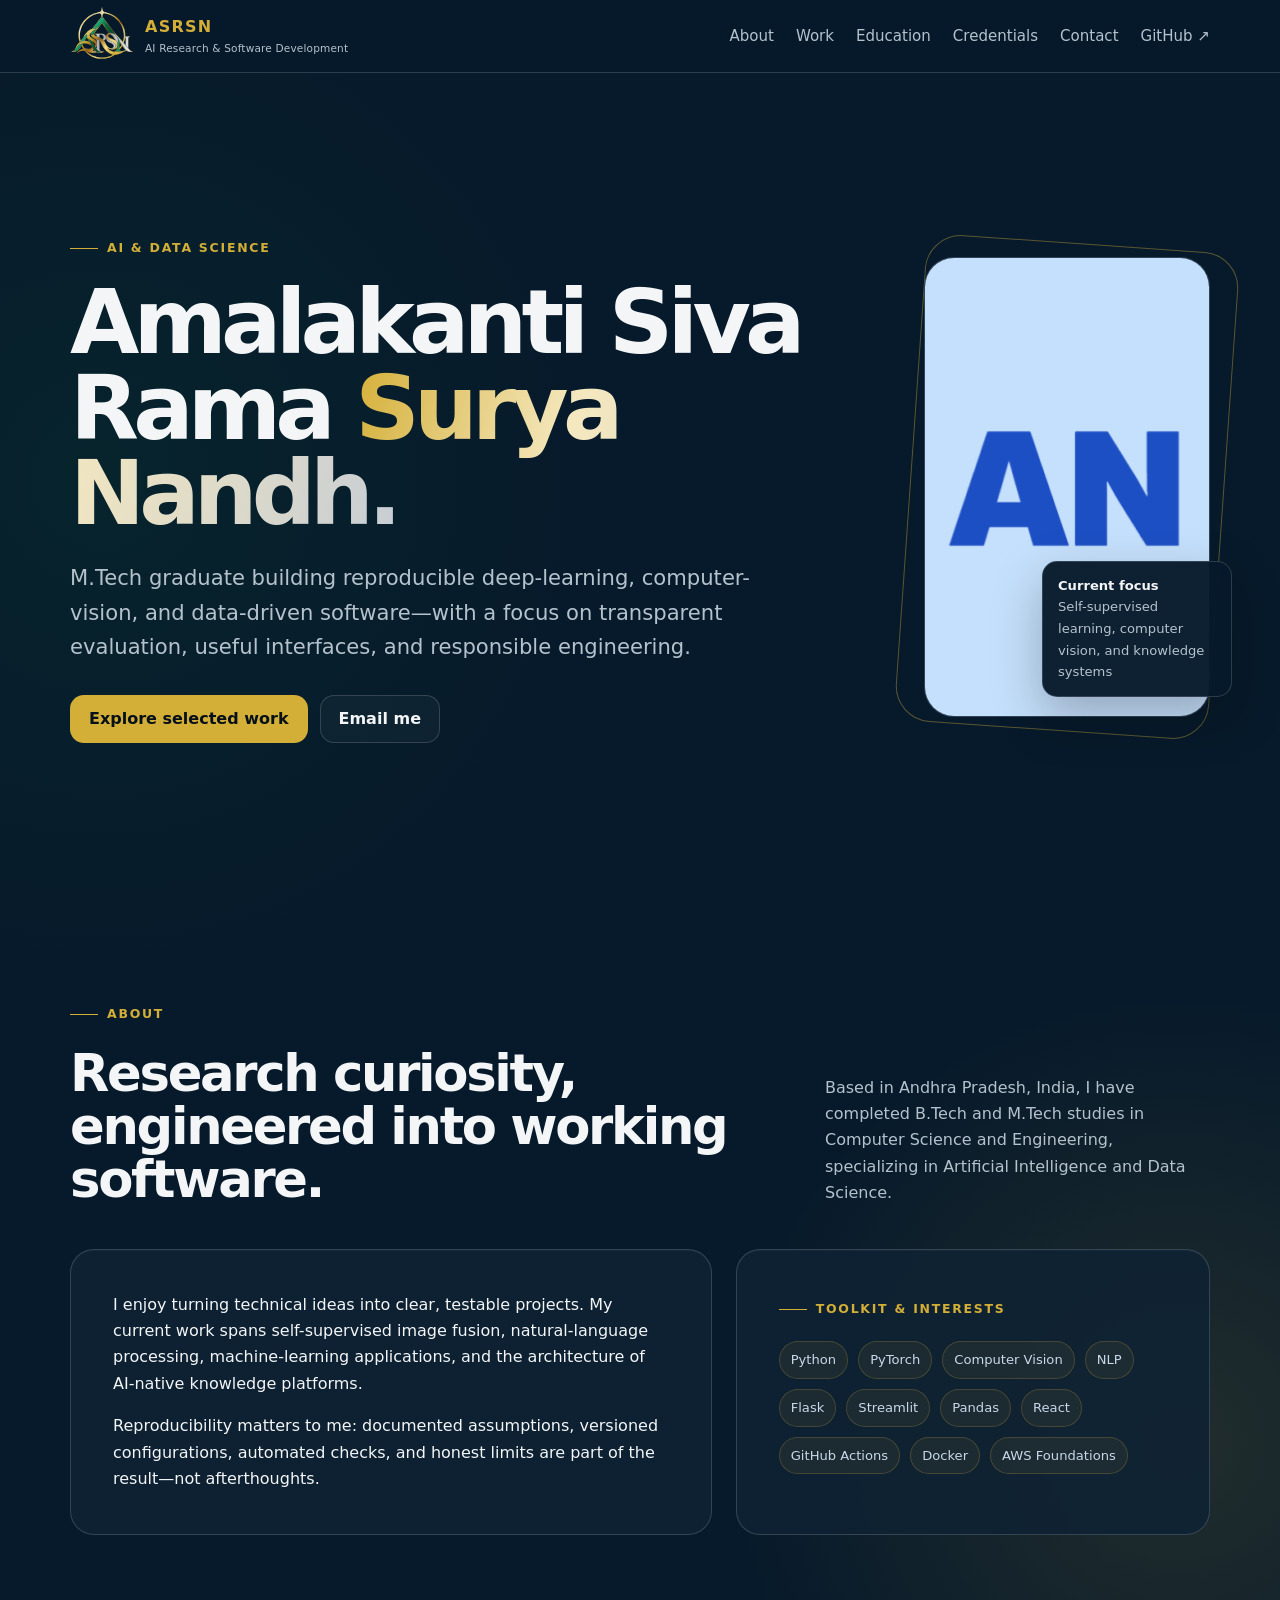
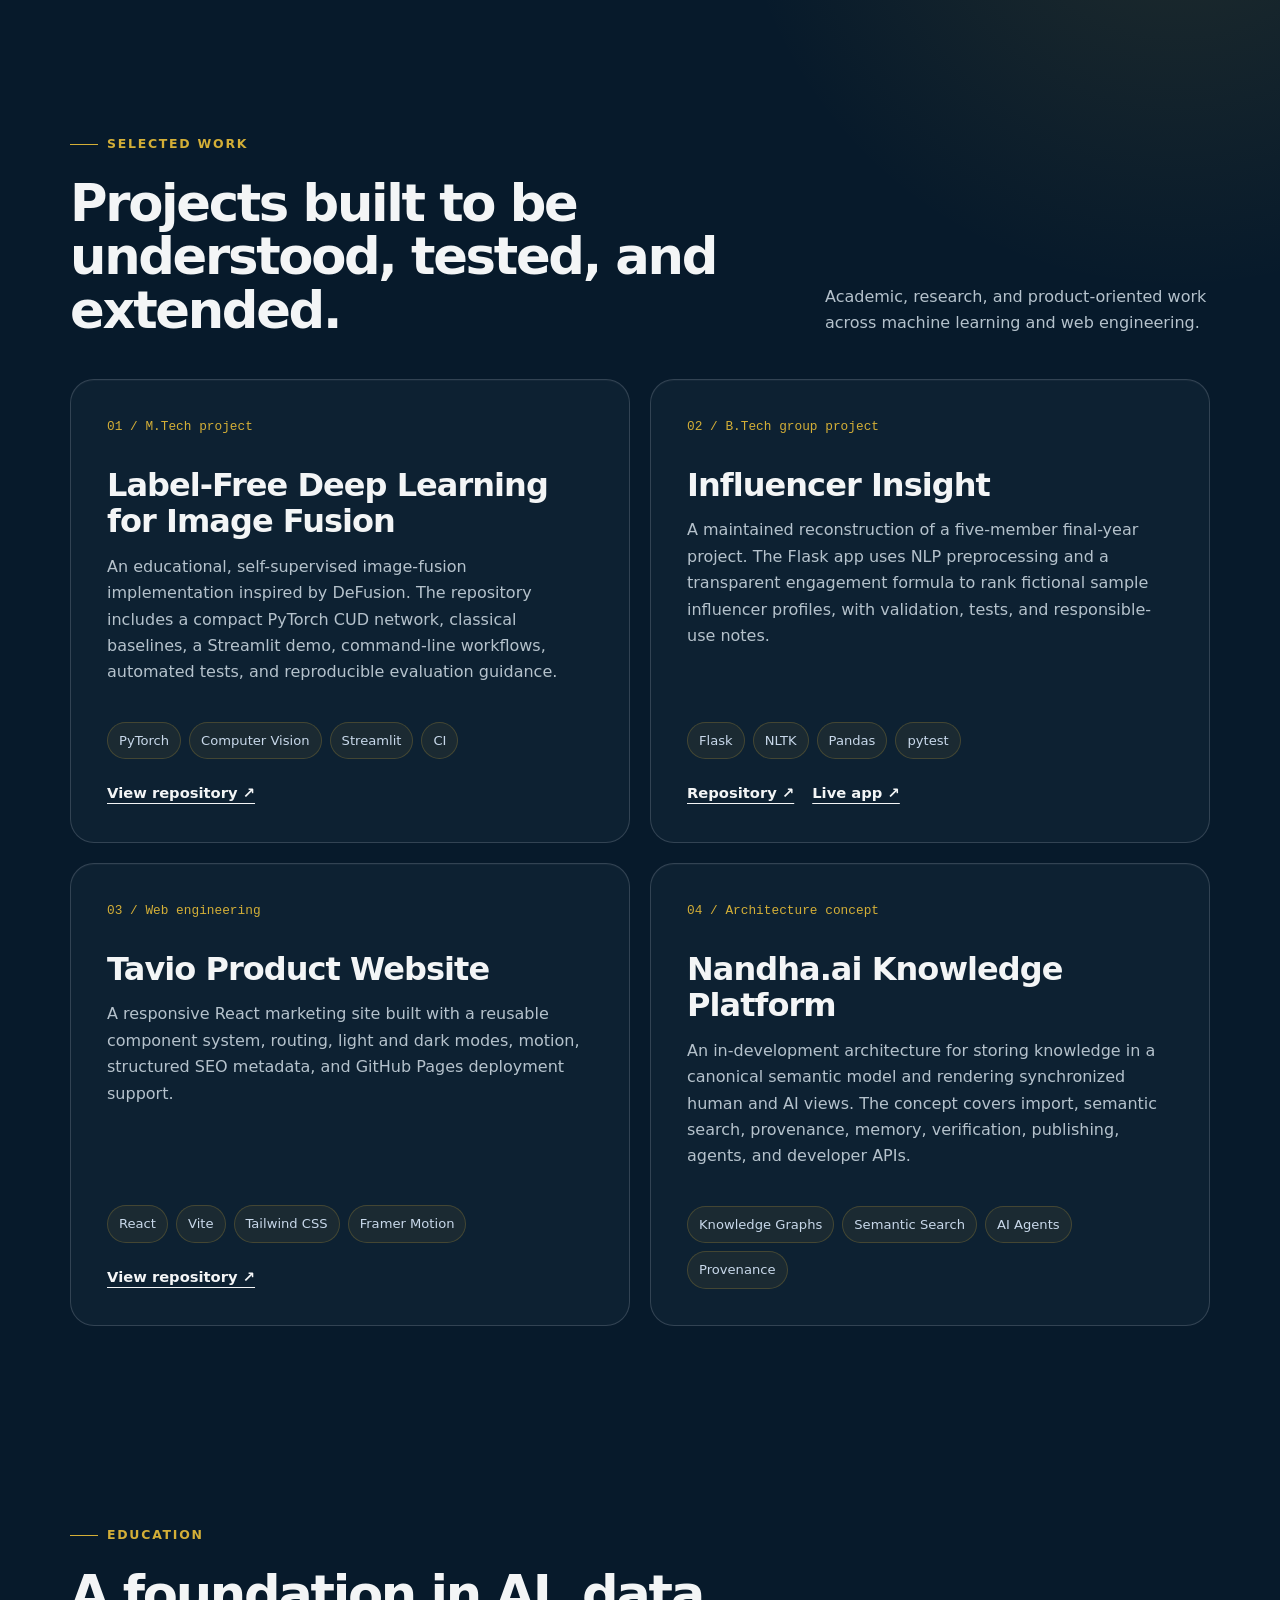
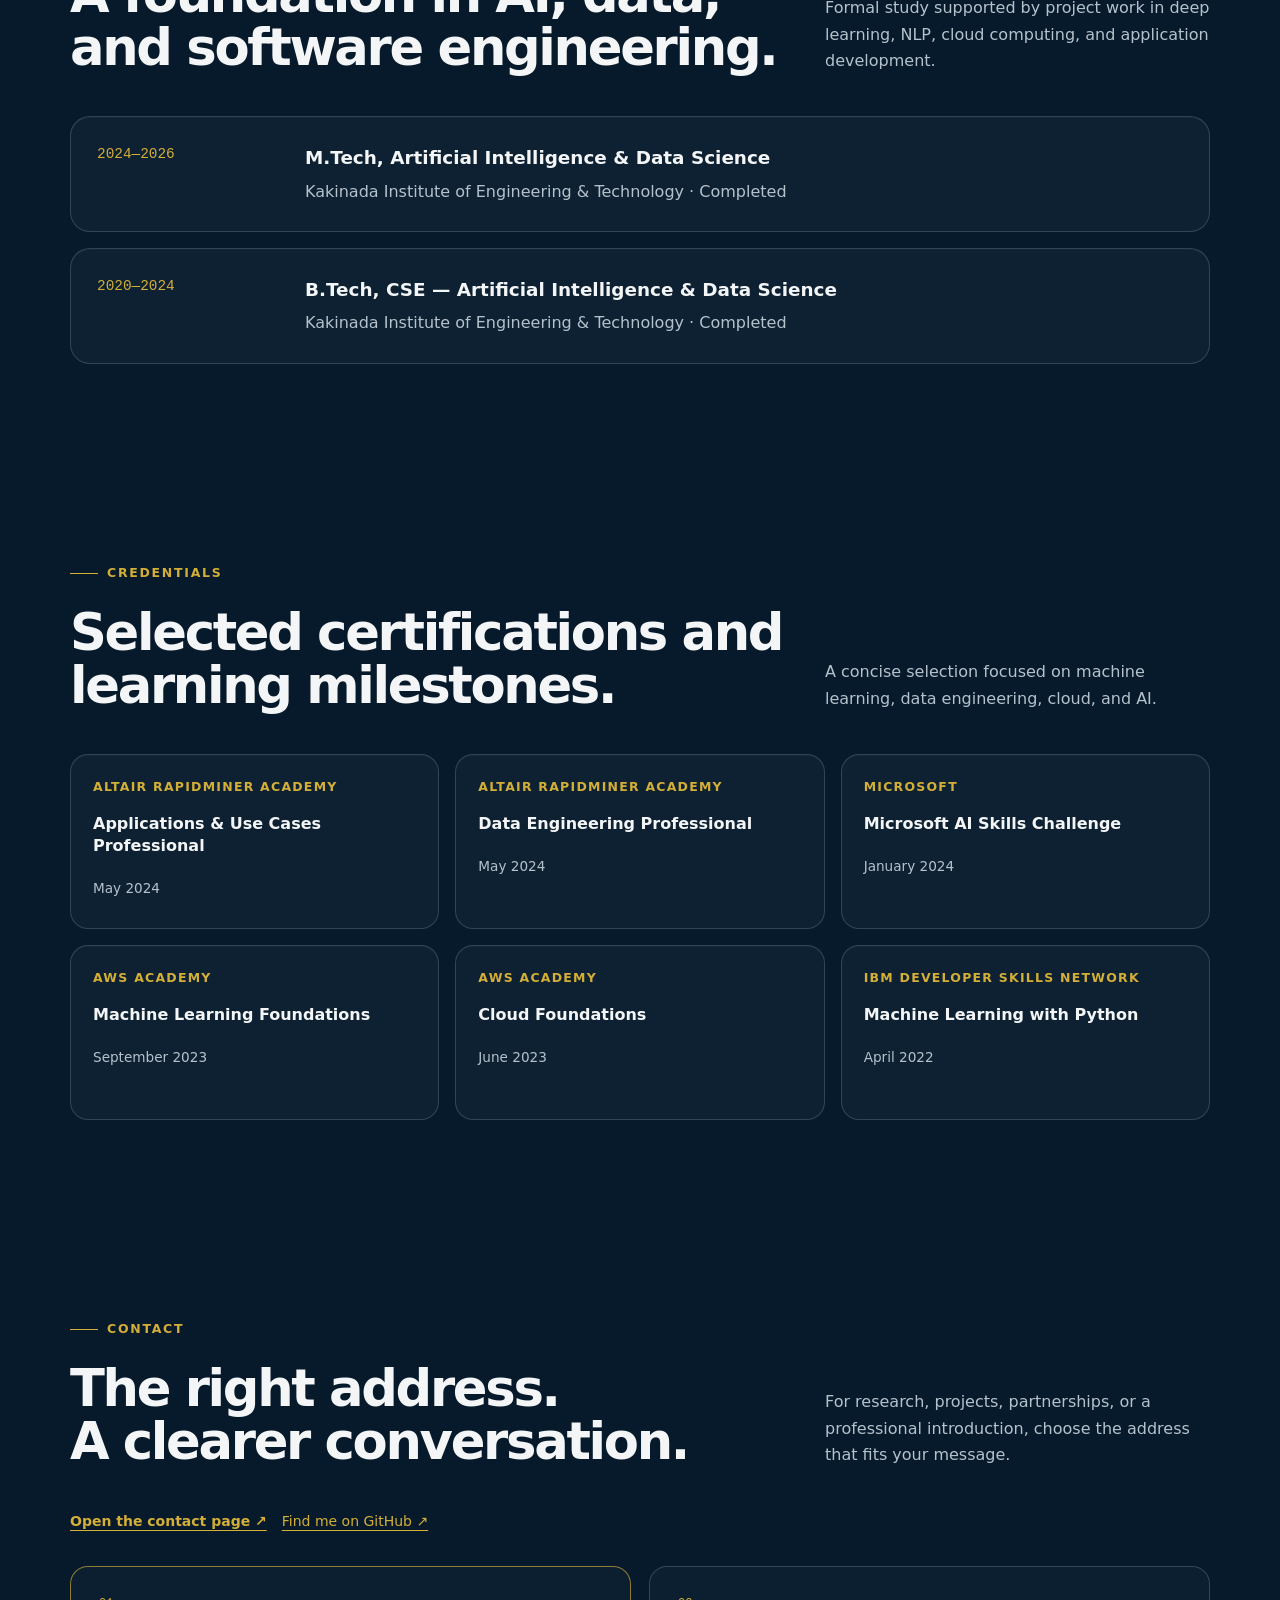
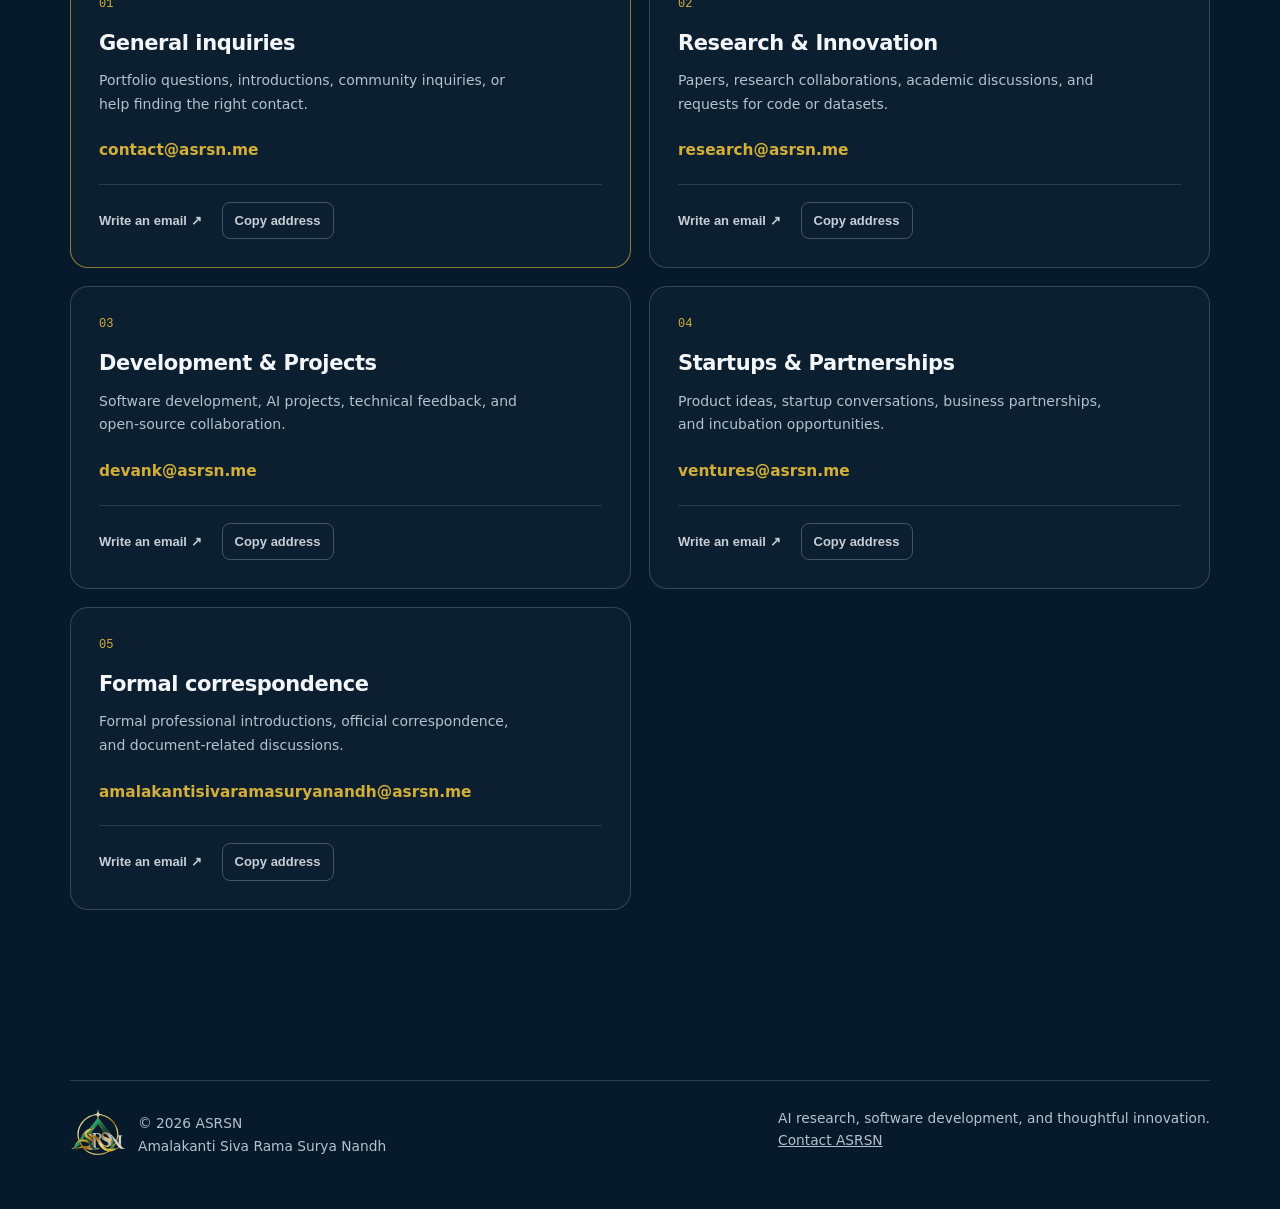
==== commit 5ac46362: "Add professional email contact directory" ====
--- a/index.html
+++ b/index.html
@@ -26,6 +26,7 @@
     <meta name="twitter:card" content="summary_large_image" />
     <meta name="twitter:image" content="https://asrsn.me/assets/brand/asrsn-social-card.png" />
     <link rel="stylesheet" href="assets/brand/brand.css" />
+    <link rel="stylesheet" href="assets/contact.css" />
     <title>Amalakanti Siva Rama Surya Nandh | AI & Data Science</title>
 
     <style>
@@ -519,7 +520,7 @@
       }
 
       @media (max-width: 860px) {
-        .nav-links a:not(.nav-github) {
+        .nav-links a:not(.nav-github):not(.nav-contact) {
           display: none;
         }
 
@@ -634,6 +635,7 @@
           <a href="#work">Work</a>
           <a href="#education">Education</a>
           <a href="#credentials">Credentials</a>
+          <a class="nav-contact" href="contact.html">Contact</a>
           <a class="nav-github" href="https://github.com/AmalakantiSivaRamaSuryaNandh">GitHub ↗</a>
         </div>
       </nav>
@@ -908,24 +910,49 @@
 
       <section id="contact" aria-labelledby="contact-title">
         <div class="shell">
-          <div class="contact-card">
-            <div>
-              <p class="eyebrow">Contact</p>
-              <h2 id="contact-title">Interested in thoughtful AI and research collaboration.</h2>
-              <p>
-                I welcome conversations about machine learning, computer vision, research projects,
-                open-source work, and early-career opportunities.
-              </p>
-              <div class="contact-routing" aria-label="Specialist inquiries">
-                <a href="mailto:research@asrsn.me">Research inquiries</a>
-                <a href="mailto:ventures@asrsn.me">Startup &amp; partnership inquiries</a>
-              </div>
-            </div>
-            <div class="actions">
-              <a class="button primary" href="mailto:contact@asrsn.me">contact@asrsn.me</a>
-              <a class="button" href="https://github.com/AmalakantiSivaRamaSuryaNandh">GitHub ↗</a>
-            </div>
-          </div>
+          <div class="section-heading">
+            <div><p class="eyebrow">Contact</p><h2 id="contact-title">The right address.<br />A clearer conversation.</h2></div>
+            <p class="section-intro">For research, projects, partnerships, or a professional introduction, choose the address that fits your message.</p>
+          </div>
+          <div class="contact-intro-actions"><a class="text-link" href="contact.html">Open the contact page ↗</a><a href="https://github.com/AmalakantiSivaRamaSuryaNandh">Find me on GitHub ↗</a></div>
+          <div class="contact-directory" aria-label="Professional email contacts">
+<article class="contact-channel" id="channel-general">
+                <span class="channel-number" aria-hidden="true">01</span>
+                <h3>General inquiries</h3>
+                <p>Portfolio questions, introductions, community inquiries, or help finding the right contact.</p>
+                <a class="channel-address" href="mailto:contact@asrsn.me?subject=General%20inquiry">contact@asrsn.me</a>
+                <div class="channel-actions"><a href="mailto:contact@asrsn.me?subject=General%20inquiry">Write an email <span aria-hidden="true">↗</span></a><button type="button" data-copy-email="contact@asrsn.me" aria-label="Copy contact@asrsn.me">Copy address</button></div>
+              </article>
+<article class="contact-channel" id="channel-research">
+                <span class="channel-number" aria-hidden="true">02</span>
+                <h3>Research &amp; Innovation</h3>
+                <p>Papers, research collaborations, academic discussions, and requests for code or datasets.</p>
+                <a class="channel-address" href="mailto:research@asrsn.me?subject=Research%20inquiry">research@asrsn.me</a>
+                <div class="channel-actions"><a href="mailto:research@asrsn.me?subject=Research%20inquiry">Write an email <span aria-hidden="true">↗</span></a><button type="button" data-copy-email="research@asrsn.me" aria-label="Copy research@asrsn.me">Copy address</button></div>
+              </article>
+<article class="contact-channel" id="channel-projects">
+                <span class="channel-number" aria-hidden="true">03</span>
+                <h3>Development &amp; Projects</h3>
+                <p>Software development, AI projects, technical feedback, and open-source collaboration.</p>
+                <a class="channel-address" href="mailto:devank@asrsn.me?subject=Project%20inquiry">devank@asrsn.me</a>
+                <div class="channel-actions"><a href="mailto:devank@asrsn.me?subject=Project%20inquiry">Write an email <span aria-hidden="true">↗</span></a><button type="button" data-copy-email="devank@asrsn.me" aria-label="Copy devank@asrsn.me">Copy address</button></div>
+              </article>
+<article class="contact-channel" id="channel-ventures">
+                <span class="channel-number" aria-hidden="true">04</span>
+                <h3>Startups &amp; Partnerships</h3>
+                <p>Product ideas, startup conversations, business partnerships, and incubation opportunities.</p>
+                <a class="channel-address" href="mailto:ventures@asrsn.me?subject=Partnership%20inquiry">ventures@asrsn.me</a>
+                <div class="channel-actions"><a href="mailto:ventures@asrsn.me?subject=Partnership%20inquiry">Write an email <span aria-hidden="true">↗</span></a><button type="button" data-copy-email="ventures@asrsn.me" aria-label="Copy ventures@asrsn.me">Copy address</button></div>
+              </article>
+<article class="contact-channel" id="channel-formal">
+                <span class="channel-number" aria-hidden="true">05</span>
+                <h3>Formal correspondence</h3>
+                <p>Formal professional introductions, official correspondence, and document-related discussions.</p>
+                <a class="channel-address" href="mailto:amalakantisivaramasuryanandh@asrsn.me?subject=Professional%20correspondence">amalakantisivaramasuryanandh@asrsn.me</a>
+                <div class="channel-actions"><a href="mailto:amalakantisivaramasuryanandh@asrsn.me?subject=Professional%20correspondence">Write an email <span aria-hidden="true">↗</span></a><button type="button" data-copy-email="amalakantisivaramasuryanandh@asrsn.me" aria-label="Copy amalakantisivaramasuryanandh@asrsn.me">Copy address</button></div>
+              </article>
+          </div>
+          <p id="contact-copy-status" class="contact-copy-status" role="status" aria-live="polite"></p>
         </div>
       </section>
     </main>
@@ -933,8 +960,9 @@
     <footer>
       <div class="footer-row shell">
         <span class="footer-identity"><img src="assets/brand/asrsn-logo.svg" alt="" width="56" height="56" /><span>© 2026 ASRSN<br />Amalakanti Siva Rama Surya Nandh</span></span>
-        <span>AI research, software development, and thoughtful innovation.</span>
+        <span>AI research, software development, and thoughtful innovation.<br /><a href="contact.html">Contact ASRSN</a></span>
       </div>
     </footer>
+    <script src="assets/contact.js" defer></script>
   </body>
 </html>
--- a/assets/contact.css
+++ b/assets/contact.css
@@ -0,0 +1,37 @@
+/* ASRSN public contact directory. Private account signatures stay local. */
+.contact-directory{display:grid;grid-template-columns:repeat(2,minmax(0,1fr));gap:18px;margin-top:32px}
+.contact-channel{position:relative;display:flex;flex-direction:column;min-width:0;padding:28px;border:1px solid rgba(199,205,212,.22);border-radius:18px;background:rgba(15,35,52,.7)}
+.contact-channel:first-child{border-color:rgba(212,175,55,.65)}
+.channel-number{font:12px/1.5 ui-monospace,monospace;color:#D4AF37;margin-bottom:17px}
+.contact-channel h3{font-size:21px;line-height:1.3;letter-spacing:-.02em;margin:0 0 12px;color:#f3f5f6}
+.contact-channel p{font-size:14px;color:#b5c2cc;line-height:1.7;margin:0 0 22px;max-width:48ch}
+.channel-address{display:block;color:#D4AF37;font-size:clamp(12px,1.2vw,16px);font-weight:600;line-height:1.65;text-decoration:none;overflow-wrap:anywhere;margin-top:auto;max-width:100%}
+.channel-address:hover{text-decoration:underline;text-underline-offset:4px}
+.channel-actions{display:flex;gap:20px;align-items:center;flex-wrap:wrap;border-top:1px solid rgba(199,205,212,.16);padding-top:17px;margin-top:20px}
+.channel-actions a,.channel-actions button{font:600 13px/1.5 Arial,sans-serif;color:#C7CDD4;text-decoration:none}
+.channel-actions a:hover,.channel-actions button:hover{color:#D4AF37}
+.channel-actions button{cursor:pointer;background:transparent;border:1px solid rgba(199,205,212,.3);border-radius:8px;padding:8px 12px}
+.channel-actions a{padding:8px 0}
+.contact-copy-status{min-height:26px;color:#C7CDD4;font-size:13px;overflow-wrap:anywhere;margin:18px 0 0}
+.contact-intro-actions{display:flex;gap:15px;flex-wrap:wrap;align-items:center;margin-top:24px}
+.contact-intro-actions a{font-size:14px;text-underline-offset:4px;color:#D4AF37}
+.contact-page{margin:0;min-width:320px;background:#071A2B;color:#f3f5f6;font:16px/1.7 Arial,Helvetica,sans-serif}
+.contact-page *{box-sizing:border-box}
+.contact-page a{color:inherit}
+.contact-page :focus-visible{outline:3px solid #D4AF37;outline-offset:5px}
+.contact-page .contact-shell{width:min(1100px,calc(100% - 48px));margin:auto}
+.contact-page .contact-nav{display:flex;align-items:center;justify-content:space-between;gap:20px;padding:18px 0;border-bottom:1px solid rgba(199,205,212,.22)}
+.contact-page .contact-brand{display:flex;align-items:center;gap:12px;text-decoration:none;font-size:18px;font-weight:bold;color:#D4AF37;letter-spacing:.06em}
+.contact-brand img{width:64px;height:64px;object-fit:contain}
+.contact-page .back-link{font-size:14px;text-underline-offset:5px;color:#C7CDD4}
+.contact-page .contact-hero{display:grid;grid-template-columns:1fr 170px;gap:45px;align-items:center;padding:70px 0 14px}
+.contact-page .contact-hero img{width:170px;height:170px;object-fit:contain}
+.contact-page .contact-eyebrow{font-size:12px;text-transform:uppercase;letter-spacing:.16em;color:#D4AF37;margin:0 0 18px;font-weight:bold}
+.contact-page h1{font-size:clamp(36px,5vw,62px);line-height:1.08;letter-spacing:-.045em;margin:0 0 22px;max-width:780px}
+.contact-page .contact-lead{color:#b5c2cc;max-width:660px;margin:0 0 16px;font-size:17px}
+.contact-page .contact-owner{color:#C7CDD4;font-size:14px}
+.contact-page .contact-main{padding-bottom:55px}
+.contact-page .contact-footer{display:flex;justify-content:space-between;gap:20px;flex-wrap:wrap;border-top:1px solid rgba(199,205,212,.22);padding:25px 0 35px;color:#b5c2cc;font-size:12px}
+.contact-page .contact-footer p{margin:0}
+@media(max-width:650px){.contact-directory{grid-template-columns:1fr;gap:14px}.contact-channel{padding:23px}.contact-channel h3{font-size:20px}.channel-address{font-size:14px}.contact-page .contact-shell{width:calc(100% - 32px)}.contact-page .contact-hero{grid-template-columns:1fr;gap:15px;padding-top:42px}.contact-page .contact-hero img{display:none}.contact-page .contact-lead{font-size:16px}.contact-brand img{width:52px;height:52px}.contact-page .back-link{font-size:13px}.contact-page .contact-brand{font-size:16px}}
+@media(max-width:580px){.nav-links .nav-github{display:none}}
